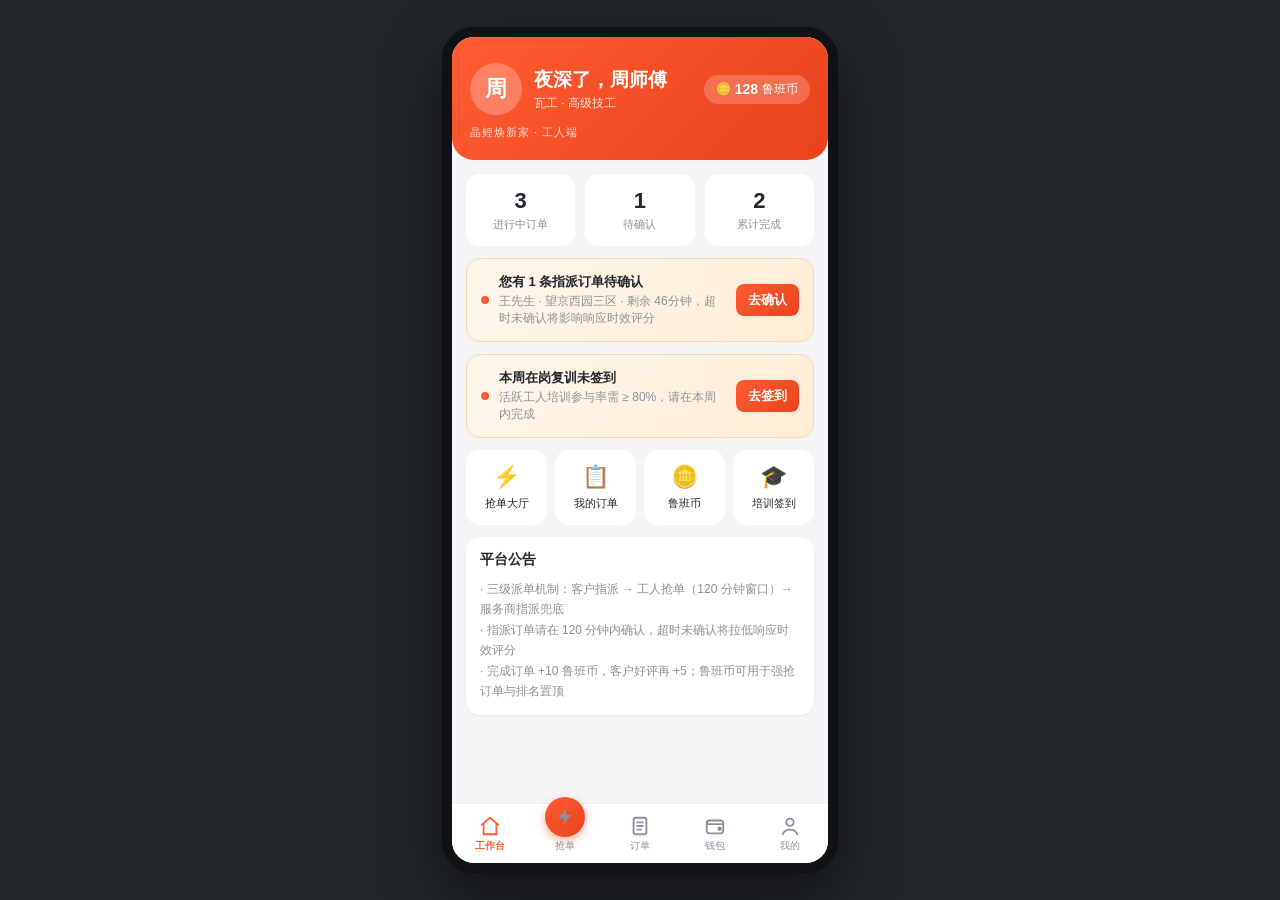
==== index.html @ 79107435 "feat: 工人端原型首个版本（工作台/抢单大厅/订单流转/钱包/档案评分）" ====
<!DOCTYPE html>
<html lang="zh-CN">
<head>
  <meta charset="UTF-8">
  <meta name="viewport" content="width=device-width, initial-scale=1.0">
  <title>晶鲤焕新家 · 工人端</title>
  <link rel="stylesheet" href="css/style.css">
</head>
<body>
  <div class="phone">
    <div id="app" class="app"></div>
    <nav class="tabbar" id="tabbar"></nav>
  </div>
  <div id="toast" class="toast"></div>

  <script src="js/data.js"></script>
  <script src="js/store.js"></script>
  <script src="js/ui.js"></script>
  <script src="js/pages/home.js"></script>
  <script src="js/pages/grab.js"></script>
  <script src="js/pages/orders.js"></script>
  <script src="js/pages/order-detail.js"></script>
  <script src="js/pages/wallet.js"></script>
  <script src="js/pages/profile.js"></script>
  <script src="js/app.js"></script>
</body>
</html>
---- css/style.css ----
/* 晶鲤焕新家 · 工人端原型 */
:root {
  --primary: #ff5c33;
  --primary-deep: #e8431c;
  --primary-soft: #fff1ec;
  --bg: #f4f5f7;
  --card: #ffffff;
  --text: #22272e;
  --sub: #8a919c;
  --line: #eef0f2;
  --green: #22c55e;
  --blue: #3b82f6;
  --purple: #8b5cf6;
  --gold: #f59e0b;
  --radius: 14px;
}
* { margin: 0; padding: 0; box-sizing: border-box; }
html, body { height: 100%; }
body {
  font-family: -apple-system, BlinkMacSystemFont, "PingFang SC", "Microsoft YaHei", sans-serif;
  background: #23262b;
  color: var(--text);
  display: flex;
  justify-content: center;
  align-items: center;
  min-height: 100vh;
  padding: 20px 0;
}
.phone {
  width: 396px;
  max-width: 96vw;
  height: min(860px, 94vh);
  background: var(--bg);
  border-radius: 32px;
  border: 10px solid #101216;
  box-shadow: 0 24px 60px rgba(0,0,0,.5);
  display: flex;
  flex-direction: column;
  overflow: hidden;
  position: relative;
}
.app { flex: 1; overflow-y: auto; -webkit-overflow-scrolling: touch; }
.app::-webkit-scrollbar { width: 0; }

/* ---------- 顶部 ---------- */
.hero {
  background: linear-gradient(135deg, var(--primary) 0%, var(--primary-deep) 100%);
  color: #fff;
  padding: 26px 18px 20px;
  border-radius: 0 0 22px 22px;
}
.hero .row { display: flex; align-items: center; gap: 12px; }
.avatar {
  width: 52px; height: 52px; border-radius: 50%;
  background: rgba(255,255,255,.25);
  display: flex; align-items: center; justify-content: center;
  font-size: 22px; font-weight: 700; flex-shrink: 0;
}
.hero .hello { flex: 1; }
.hero .hello b { font-size: 19px; display: block; }
.hero .hello span { font-size: 12px; opacity: .85; }
.coin-chip {
  background: rgba(255,255,255,.2);
  border-radius: 999px;
  padding: 6px 12px;
  font-size: 12px;
  display: flex; align-items: center; gap: 4px;
}
.coin-chip b { font-size: 14px; }
.brand { font-size: 11px; opacity: .8; margin-top: 10px; letter-spacing: 1px; }

/* ---------- 通用 ---------- */
.page { padding: 14px 14px 28px; }
.page-title { font-size: 17px; font-weight: 700; margin: 6px 2px 12px; }
.card {
  background: var(--card);
  border-radius: var(--radius);
  padding: 14px;
  margin-bottom: 12px;
  box-shadow: 0 1px 3px rgba(17,24,39,.05);
}
.card .card-title { font-size: 14px; font-weight: 700; margin-bottom: 10px; display: flex; justify-content: space-between; align-items: center; }
.card .card-title .more { font-size: 12px; color: var(--sub); font-weight: 400; }
.muted { color: var(--sub); font-size: 12px; }

.chip {
  display: inline-block; font-size: 11px; padding: 3px 8px;
  border-radius: 6px; font-weight: 600; line-height: 1.4; white-space: nowrap;
}
.st-待确认 { background: #fff4e5; color: #d97706; }
.st-待抢单 { background: #e8f0fe; color: #2563eb; }
.st-已接单 { background: #e6faf5; color: #0d9488; }
.st-施工中 { background: #fff1ec; color: var(--primary-deep); }
.st-待验收 { background: #f1eafe; color: #7c3aed; }
.st-已完成 { background: #e9f9ef; color: #16a34a; }
.st-已取消 { background: #f1f2f4; color: #6b7280; }

.btn {
  display: inline-flex; align-items: center; justify-content: center;
  border: none; border-radius: 10px; cursor: pointer;
  font-size: 14px; font-weight: 600; padding: 10px 16px;
  transition: opacity .15s;
}
.btn:active { opacity: .8; }
.btn-primary { background: linear-gradient(135deg, var(--primary), var(--primary-deep)); color: #fff; }
.btn-ghost { background: #fff; color: var(--primary); border: 1px solid var(--primary); }
.btn-gray { background: #f1f2f4; color: #555; }
.btn-danger-ghost { background: #fff; color: #d97706; border: 1px solid #f5c98a; }
.btn-sm { padding: 7px 12px; font-size: 13px; border-radius: 8px; }
.btn-block { width: 100%; }
.btn[disabled] { opacity: .4; cursor: not-allowed; }

/* ---------- 首页 ---------- */
.stat-grid { display: grid; grid-template-columns: repeat(3, 1fr); gap: 10px; }
.stat { background: var(--card); border-radius: var(--radius); padding: 14px 8px; text-align: center; }
.stat b { font-size: 22px; display: block; }
.stat span { font-size: 11px; color: var(--sub); }
.todo-card {
  background: linear-gradient(135deg, #fff7ed, #ffedd5);
  border: 1px solid #fed7aa;
  border-radius: var(--radius);
  padding: 14px;
  margin-bottom: 12px;
  display: flex; align-items: center; gap: 10px;
}
.todo-card .dot { width: 8px; height: 8px; border-radius: 50%; background: var(--primary); flex-shrink: 0; animation: blink 1.2s infinite; }
@keyframes blink { 50% { opacity: .3; } }
.todo-card .txt { flex: 1; font-size: 13px; }
.todo-card .txt b { display: block; margin-bottom: 2px; }
.quick-grid { display: grid; grid-template-columns: repeat(4, 1fr); gap: 8px; }
.quick {
  background: var(--card); border-radius: var(--radius);
  padding: 14px 4px; text-align: center; cursor: pointer;
}
.quick .ico { font-size: 22px; }
.quick div:last-child { font-size: 11px; margin-top: 6px; color: var(--text); }
.notice { font-size: 12px; color: var(--sub); line-height: 1.7; }

/* ---------- 抢单大厅 ---------- */
.pool-card { position: relative; }
.pool-card .price { font-size: 20px; font-weight: 800; color: var(--primary-deep); }
.pool-card .price small { font-size: 11px; color: var(--sub); font-weight: 400; }
.countdown { font-size: 12px; color: #d97706; font-weight: 700; }
.countdown.over { color: #9ca3af; }
.tag-hot {
  position: absolute; top: 12px; right: 12px;
  background: #fee2e2; color: #dc2626;
  font-size: 10px; padding: 2px 7px; border-radius: 6px; font-weight: 700;
}
.btn-row { display: flex; gap: 8px; margin-top: 10px; }
.btn-row .btn { flex: 1; }

/* ---------- 订单 ---------- */
.order-card { cursor: pointer; }
.order-card .top { display: flex; justify-content: space-between; align-items: center; margin-bottom: 6px; }
.order-card .top b { font-size: 14px; }
.order-card .meta { font-size: 12px; color: var(--sub); display: flex; gap: 12px; margin-top: 2px; }
.filter-tabs { display: flex; gap: 8px; overflow-x: auto; padding: 2px 2px 10px; }
.filter-tabs::-webkit-scrollbar { height: 0; }
.ftab {
  flex-shrink: 0; font-size: 13px; padding: 7px 14px;
  border-radius: 999px; background: #fff; color: var(--sub); cursor: pointer;
  border: 1px solid var(--line);
}
.ftab.on { background: #23262b; color: #fff; border-color: #23262b; font-weight: 600; }

/* 订单详情 */
.back-bar {
  display: flex; align-items: center; gap: 8px;
  padding: 14px 14px 10px; font-size: 16px; font-weight: 700;
}
.back-bar .bk { cursor: pointer; font-size: 20px; line-height: 1; padding: 0 6px; }
.status-banner { border-radius: var(--radius); padding: 16px 14px; margin-bottom: 12px; color: #fff; }
.status-banner .ttl { font-size: 18px; font-weight: 800; }
.status-banner .sub { font-size: 12px; opacity: .9; margin-top: 4px; line-height: 1.6; }
.sb-orange { background: linear-gradient(135deg, #f59e0b, #d97706); }
.sb-blue { background: linear-gradient(135deg, #60a5fa, #2563eb); }
.sb-teal { background: linear-gradient(135deg, #2dd4bf, #0d9488); }
.sb-purple { background: linear-gradient(135deg, #a78bfa, #7c3aed); }
.sb-green { background: linear-gradient(135deg, #4ade80, #16a34a); }
.sb-gray { background: linear-gradient(135deg, #9ca3af, #6b7280); }
.info-row { display: flex; font-size: 13px; padding: 6px 0; }
.info-row .k { width: 76px; color: var(--sub); flex-shrink: 0; }
.info-row .v { flex: 1; }

.node-row { display: flex; gap: 10px; padding: 10px 0; border-bottom: 1px dashed var(--line); }
.node-row:last-child { border-bottom: none; }
.node-idx {
  width: 24px; height: 24px; border-radius: 50%; flex-shrink: 0;
  background: #f1f2f4; color: var(--sub);
  display: flex; align-items: center; justify-content: center; font-size: 12px; font-weight: 700;
}
.node-row.done .node-idx { background: var(--green); color: #fff; }
.node-main { flex: 1; }
.node-main .nm { font-size: 14px; font-weight: 600; display: flex; justify-content: space-between; align-items: center; }
.node-photos { display: flex; gap: 6px; flex-wrap: wrap; margin-top: 8px; }
.ph {
  width: 54px; height: 54px; border-radius: 8px;
  background: linear-gradient(135deg, #d7dbe0, #b9bfc7);
  display: flex; align-items: center; justify-content: center; font-size: 20px;
}
.node-remark { font-size: 12px; color: var(--sub); margin-top: 6px; }

.timeline { position: relative; padding-left: 20px; }
.timeline::before {
  content: ""; position: absolute; left: 5px; top: 8px; bottom: 8px;
  width: 2px; background: var(--line);
}
.tl-item { position: relative; padding-bottom: 14px; }
.tl-item::before {
  content: ""; position: absolute; left: -19px; top: 5px;
  width: 10px; height: 10px; border-radius: 50%;
  background: var(--green); border: 2px solid #fff; box-shadow: 0 0 0 1px var(--line);
}
.tl-item .t1 { font-size: 13px; font-weight: 600; }
.tl-item .t2 { font-size: 11px; color: var(--sub); margin-top: 2px; }

/* ---------- 钱包 ---------- */
.coin-hero {
  background: linear-gradient(135deg, #31343b, #1c1e22);
  color: #fff; border-radius: var(--radius);
  padding: 20px 16px; margin-bottom: 12px;
}
.coin-hero .lbl { font-size: 12px; opacity: .7; }
.coin-hero .num { font-size: 34px; font-weight: 800; margin: 6px 0 2px; }
.coin-hero .num small { font-size: 13px; font-weight: 400; opacity: .7; }
.coin-hero .tip { font-size: 11px; opacity: .6; line-height: 1.6; }
.rec-row { display: flex; justify-content: space-between; align-items: center; padding: 10px 0; border-bottom: 1px solid var(--line); }
.rec-row:last-child { border-bottom: none; }
.rec-row .l b { font-size: 13px; font-weight: 600; display: block; }
.rec-row .l span { font-size: 11px; color: var(--sub); }
.rec-row .delta { font-size: 15px; font-weight: 800; }
.delta.plus { color: #16a34a; }
.delta.minus { color: #9ca3af; }
.settle-row { padding: 10px 0; border-bottom: 1px solid var(--line); font-size: 13px; }
.settle-row:last-child { border-bottom: none; }
.settle-row .r1 { display: flex; justify-content: space-between; }
.settle-row .r1 b { font-weight: 600; }
.settle-row .r2 { display: flex; justify-content: space-between; margin-top: 4px; font-size: 12px; color: var(--sub); }

/* ---------- 我的 ---------- */
.profile-top { text-align: center; padding: 26px 14px 18px; background: linear-gradient(135deg, var(--primary), var(--primary-deep)); border-radius: 0 0 22px 22px; color: #fff; }
.profile-top .big-avatar { width: 72px; height: 72px; border-radius: 50%; background: rgba(255,255,255,.25); margin: 0 auto 10px; display: flex; align-items: center; justify-content: center; font-size: 30px; font-weight: 800; }
.profile-top .nm { font-size: 20px; font-weight: 800; }
.profile-top .sub { font-size: 12px; opacity: .85; margin-top: 4px; }
.file-row { display: flex; justify-content: space-between; align-items: center; padding: 10px 0; border-bottom: 1px solid var(--line); font-size: 13px; }
.file-row:last-child { border-bottom: none; }
.file-row .ok { color: #16a34a; font-weight: 600; font-size: 12px; }
.file-row .warn { color: #d97706; font-weight: 600; font-size: 12px; }
.train-steps { display: flex; gap: 6px; margin-top: 4px; }
.train-step { flex: 1; text-align: center; }
.train-step .box {
  height: 6px; border-radius: 3px; background: var(--line); margin-bottom: 6px;
}
.train-step.done .box { background: var(--green); }
.train-step span { font-size: 10px; color: var(--sub); display: block; line-height: 1.4; }
.score-hero { display: flex; align-items: center; gap: 16px; }
.score-hero .big { font-size: 40px; font-weight: 800; color: var(--primary-deep); }
.score-hero .rank { font-size: 12px; color: var(--sub); line-height: 1.8; }
.score-bar-row { display: flex; align-items: center; gap: 8px; font-size: 12px; padding: 5px 0; }
.score-bar-row .nm { width: 84px; color: var(--sub); }
.score-bar-row .bar { flex: 1; height: 6px; border-radius: 3px; background: var(--line); overflow: hidden; }
.score-bar-row .bar i { display: block; height: 100%; background: linear-gradient(90deg, var(--primary), var(--primary-deep)); border-radius: 3px; }
.score-bar-row .val { width: 46px; text-align: right; font-weight: 700; }

/* ---------- 底部导航 ---------- */
.tabbar {
  height: 60px; background: #fff; border-top: 1px solid var(--line);
  display: flex; flex-shrink: 0;
}
.tab {
  flex: 1; display: flex; flex-direction: column; align-items: center; justify-content: center;
  gap: 2px; cursor: pointer; color: var(--sub); font-size: 10px;
}
.tab svg { width: 22px; height: 22px; }
.tab.on { color: var(--primary); font-weight: 700; }
.tab.grab-tab { position: relative; }
.tab.grab-tab .bubble {
  width: 40px; height: 40px; border-radius: 50%;
  background: linear-gradient(135deg, var(--primary), var(--primary-deep));
  display: flex; align-items: center; justify-content: center;
  margin-top: -18px; box-shadow: 0 4px 10px rgba(232,67,28,.4);
}
.tab.grab-tab .bubble svg { width: 20px; height: 20px; }
.tab.grab-tab.on .bubble { box-shadow: 0 4px 10px rgba(232,67,28,.6); }

/* ---------- Toast ---------- */
.toast {
  position: fixed; left: 50%; bottom: 90px; transform: translateX(-50%) translateY(20px);
  background: rgba(20,22,26,.92); color: #fff; font-size: 13px;
  padding: 10px 18px; border-radius: 10px; opacity: 0; pointer-events: none;
  transition: all .25s; z-index: 99; max-width: 80vw; text-align: center;
}
.toast.show { opacity: 1; transform: translateX(-50%) translateY(0); }

.empty { text-align: center; padding: 40px 0; color: var(--sub); font-size: 13px; }
.empty .eico { font-size: 36px; margin-bottom: 8px; }
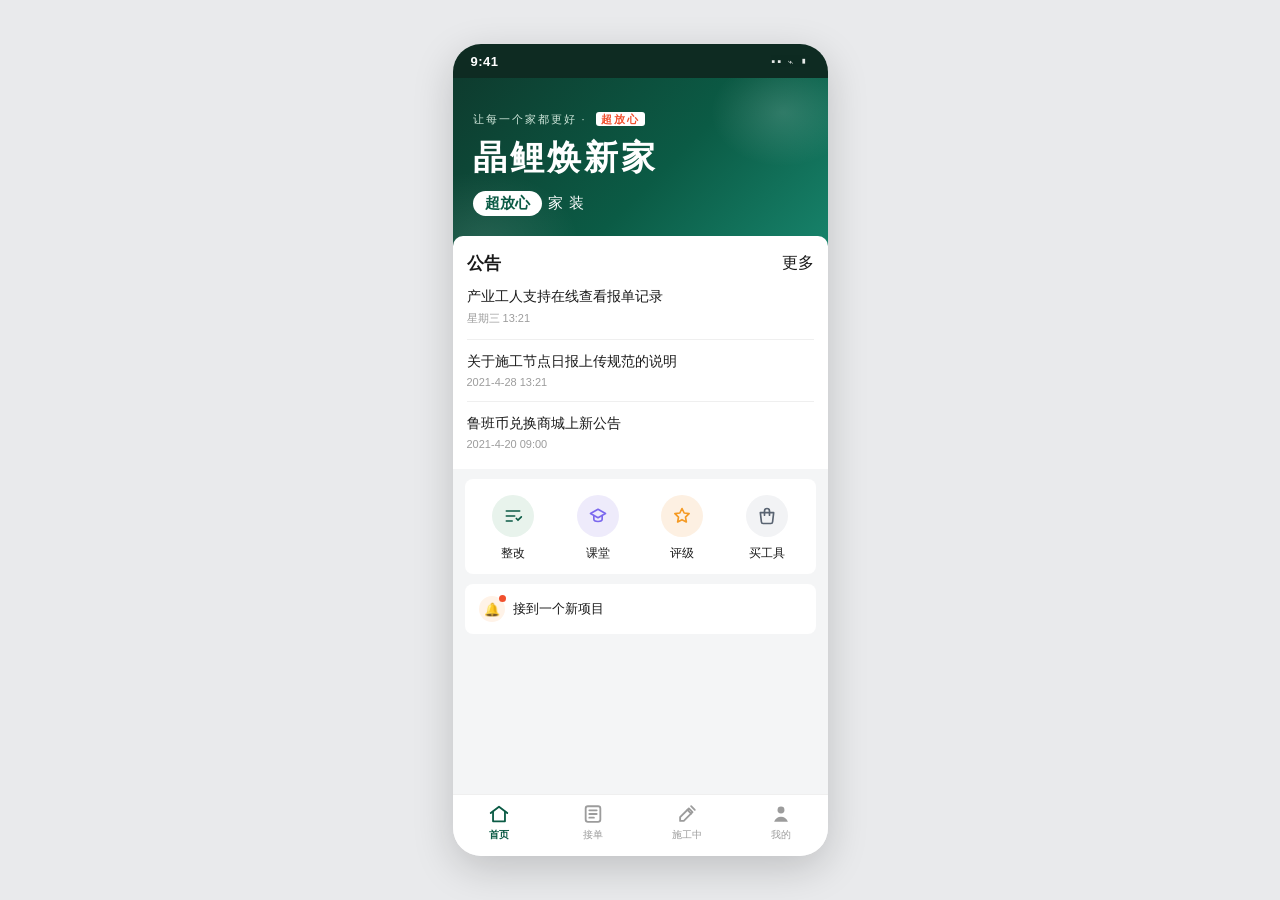
==== commit e214f847: "feat: 按产业工人设计稿全面改版（首页/接单/施工中/我的 + 课堂·评级·考试·整改单·鲁班币商城·施工安排）" ====
--- a/index.html
+++ b/index.html
@@ -3,24 +3,29 @@
 <head>
   <meta charset="UTF-8">
   <meta name="viewport" content="width=device-width, initial-scale=1.0">
-  <title>晶鲤焕新家 · 工人端</title>
+  <title>晶鲤焕新家 · 产业工人端</title>
   <link rel="stylesheet" href="css/style.css">
 </head>
 <body>
   <div class="phone">
+    <div class="statusbar"><span class="sb-time">9:41</span><span class="sb-icons">▪▪ ⌁ ▮</span></div>
     <div id="app" class="app"></div>
     <nav class="tabbar" id="tabbar"></nav>
   </div>
   <div id="toast" class="toast"></div>
+  <div id="modal" class="modal-mask" hidden>
+    <div class="modal-box" id="modal-box"></div>
+  </div>
 
   <script src="js/data.js"></script>
   <script src="js/store.js"></script>
   <script src="js/ui.js"></script>
   <script src="js/pages/home.js"></script>
   <script src="js/pages/grab.js"></script>
-  <script src="js/pages/orders.js"></script>
-  <script src="js/pages/order-detail.js"></script>
-  <script src="js/pages/wallet.js"></script>
+  <script src="js/pages/build.js"></script>
+  <script src="js/pages/rectify.js"></script>
+  <script src="js/pages/study.js"></script>
+  <script src="js/pages/mall.js"></script>
   <script src="js/pages/profile.js"></script>
   <script src="js/app.js"></script>
 </body>
--- a/css/style.css
+++ b/css/style.css
@@ -1,297 +1,572 @@
-/* 晶鲤焕新家 · 工人端原型 */
+/* ============================================================
+   晶鲤焕新家 · 产业工人端 —— 按「产业工人」设计稿改造
+   视觉基调：墨绿主色 + 白卡片 + 浅灰底；金额用橙红；标签用浅底色块
+   ============================================================ */
 :root {
-  --primary: #ff5c33;
-  --primary-deep: #e8431c;
-  --primary-soft: #fff1ec;
-  --bg: #f4f5f7;
-  --card: #ffffff;
-  --text: #22272e;
-  --sub: #8a919c;
-  --line: #eef0f2;
-  --green: #22c55e;
-  --blue: #3b82f6;
-  --purple: #8b5cf6;
-  --gold: #f59e0b;
-  --radius: 14px;
-}
-* { margin: 0; padding: 0; box-sizing: border-box; }
+  --green: #0B5B45;          /* 主色：墨绿 */
+  --green-deep: #094736;     /* 按钮按下 / 深一档 */
+  --green-mid: #5FB57C;      /* 日历已安排 */
+  --green-light: #DFF2E4;    /* 日历浅绿 */
+  --blue-light: #DCE9F8;     /* 日历已完成 */
+  --orange: #F59A23;         /* 强调橙（局装 / 今日圆点） */
+  --red: #F1502E;            /* 金额 / 失败 / 退回 */
+  --purple: #7B68EE;
+  --bg: #F4F5F6;
+  --card: #FFFFFF;
+  --line: #EFEFEF;
+  --t1: #1A1A1A;
+  --t2: #666666;
+  --t3: #9C9C9C;
+  --gold-1: #FAEBC6;         /* 我的页头部金 */
+  --gold-2: #F3D58B;
+  --teal-1: #17836B;         /* 鲁班币头部青 */
+  --teal-2: #9FD3BF;
+}
+
+* { margin: 0; padding: 0; box-sizing: border-box; -webkit-tap-highlight-color: transparent; }
 html, body { height: 100%; }
 body {
-  font-family: -apple-system, BlinkMacSystemFont, "PingFang SC", "Microsoft YaHei", sans-serif;
-  background: #23262b;
-  color: var(--text);
-  display: flex;
-  justify-content: center;
-  align-items: center;
-  min-height: 100vh;
-  padding: 20px 0;
-}
+  font-family: "PingFang SC", "Microsoft YaHei", "Helvetica Neue", Arial, sans-serif;
+  background: #E9EAEC;
+  color: var(--t1);
+  display: flex; align-items: center; justify-content: center;
+  min-height: 100vh; padding: 16px 0;
+}
+
+/* ---------- 手机壳 ---------- */
 .phone {
-  width: 396px;
-  max-width: 96vw;
-  height: min(860px, 94vh);
-  background: var(--bg);
-  border-radius: 32px;
-  border: 10px solid #101216;
-  box-shadow: 0 24px 60px rgba(0,0,0,.5);
-  display: flex;
-  flex-direction: column;
-  overflow: hidden;
-  position: relative;
-}
-.app { flex: 1; overflow-y: auto; -webkit-overflow-scrolling: touch; }
-.app::-webkit-scrollbar { width: 0; }
-
-/* ---------- 顶部 ---------- */
-.hero {
-  background: linear-gradient(135deg, var(--primary) 0%, var(--primary-deep) 100%);
-  color: #fff;
-  padding: 26px 18px 20px;
-  border-radius: 0 0 22px 22px;
-}
-.hero .row { display: flex; align-items: center; gap: 12px; }
-.avatar {
-  width: 52px; height: 52px; border-radius: 50%;
-  background: rgba(255,255,255,.25);
-  display: flex; align-items: center; justify-content: center;
-  font-size: 22px; font-weight: 700; flex-shrink: 0;
-}
-.hero .hello { flex: 1; }
-.hero .hello b { font-size: 19px; display: block; }
-.hero .hello span { font-size: 12px; opacity: .85; }
-.coin-chip {
-  background: rgba(255,255,255,.2);
-  border-radius: 999px;
-  padding: 6px 12px;
-  font-size: 12px;
-  display: flex; align-items: center; gap: 4px;
-}
-.coin-chip b { font-size: 14px; }
-.brand { font-size: 11px; opacity: .8; margin-top: 10px; letter-spacing: 1px; }
-
-/* ---------- 通用 ---------- */
-.page { padding: 14px 14px 28px; }
-.page-title { font-size: 17px; font-weight: 700; margin: 6px 2px 12px; }
-.card {
-  background: var(--card);
-  border-radius: var(--radius);
-  padding: 14px;
-  margin-bottom: 12px;
-  box-shadow: 0 1px 3px rgba(17,24,39,.05);
-}
-.card .card-title { font-size: 14px; font-weight: 700; margin-bottom: 10px; display: flex; justify-content: space-between; align-items: center; }
-.card .card-title .more { font-size: 12px; color: var(--sub); font-weight: 400; }
-.muted { color: var(--sub); font-size: 12px; }
-
-.chip {
-  display: inline-block; font-size: 11px; padding: 3px 8px;
-  border-radius: 6px; font-weight: 600; line-height: 1.4; white-space: nowrap;
-}
-.st-待确认 { background: #fff4e5; color: #d97706; }
-.st-待抢单 { background: #e8f0fe; color: #2563eb; }
-.st-已接单 { background: #e6faf5; color: #0d9488; }
-.st-施工中 { background: #fff1ec; color: var(--primary-deep); }
-.st-待验收 { background: #f1eafe; color: #7c3aed; }
-.st-已完成 { background: #e9f9ef; color: #16a34a; }
-.st-已取消 { background: #f1f2f4; color: #6b7280; }
-
-.btn {
-  display: inline-flex; align-items: center; justify-content: center;
-  border: none; border-radius: 10px; cursor: pointer;
-  font-size: 14px; font-weight: 600; padding: 10px 16px;
-  transition: opacity .15s;
-}
-.btn:active { opacity: .8; }
-.btn-primary { background: linear-gradient(135deg, var(--primary), var(--primary-deep)); color: #fff; }
-.btn-ghost { background: #fff; color: var(--primary); border: 1px solid var(--primary); }
-.btn-gray { background: #f1f2f4; color: #555; }
-.btn-danger-ghost { background: #fff; color: #d97706; border: 1px solid #f5c98a; }
-.btn-sm { padding: 7px 12px; font-size: 13px; border-radius: 8px; }
-.btn-block { width: 100%; }
-.btn[disabled] { opacity: .4; cursor: not-allowed; }
-
-/* ---------- 首页 ---------- */
-.stat-grid { display: grid; grid-template-columns: repeat(3, 1fr); gap: 10px; }
-.stat { background: var(--card); border-radius: var(--radius); padding: 14px 8px; text-align: center; }
-.stat b { font-size: 22px; display: block; }
-.stat span { font-size: 11px; color: var(--sub); }
-.todo-card {
-  background: linear-gradient(135deg, #fff7ed, #ffedd5);
-  border: 1px solid #fed7aa;
-  border-radius: var(--radius);
-  padding: 14px;
-  margin-bottom: 12px;
-  display: flex; align-items: center; gap: 10px;
-}
-.todo-card .dot { width: 8px; height: 8px; border-radius: 50%; background: var(--primary); flex-shrink: 0; animation: blink 1.2s infinite; }
-@keyframes blink { 50% { opacity: .3; } }
-.todo-card .txt { flex: 1; font-size: 13px; }
-.todo-card .txt b { display: block; margin-bottom: 2px; }
-.quick-grid { display: grid; grid-template-columns: repeat(4, 1fr); gap: 8px; }
-.quick {
-  background: var(--card); border-radius: var(--radius);
-  padding: 14px 4px; text-align: center; cursor: pointer;
-}
-.quick .ico { font-size: 22px; }
-.quick div:last-child { font-size: 11px; margin-top: 6px; color: var(--text); }
-.notice { font-size: 12px; color: var(--sub); line-height: 1.7; }
-
-/* ---------- 抢单大厅 ---------- */
-.pool-card { position: relative; }
-.pool-card .price { font-size: 20px; font-weight: 800; color: var(--primary-deep); }
-.pool-card .price small { font-size: 11px; color: var(--sub); font-weight: 400; }
-.countdown { font-size: 12px; color: #d97706; font-weight: 700; }
-.countdown.over { color: #9ca3af; }
-.tag-hot {
-  position: absolute; top: 12px; right: 12px;
-  background: #fee2e2; color: #dc2626;
-  font-size: 10px; padding: 2px 7px; border-radius: 6px; font-weight: 700;
-}
-.btn-row { display: flex; gap: 8px; margin-top: 10px; }
-.btn-row .btn { flex: 1; }
-
-/* ---------- 订单 ---------- */
-.order-card { cursor: pointer; }
-.order-card .top { display: flex; justify-content: space-between; align-items: center; margin-bottom: 6px; }
-.order-card .top b { font-size: 14px; }
-.order-card .meta { font-size: 12px; color: var(--sub); display: flex; gap: 12px; margin-top: 2px; }
-.filter-tabs { display: flex; gap: 8px; overflow-x: auto; padding: 2px 2px 10px; }
-.filter-tabs::-webkit-scrollbar { height: 0; }
-.ftab {
-  flex-shrink: 0; font-size: 13px; padding: 7px 14px;
-  border-radius: 999px; background: #fff; color: var(--sub); cursor: pointer;
-  border: 1px solid var(--line);
-}
-.ftab.on { background: #23262b; color: #fff; border-color: #23262b; font-weight: 600; }
-
-/* 订单详情 */
-.back-bar {
-  display: flex; align-items: center; gap: 8px;
-  padding: 14px 14px 10px; font-size: 16px; font-weight: 700;
-}
-.back-bar .bk { cursor: pointer; font-size: 20px; line-height: 1; padding: 0 6px; }
-.status-banner { border-radius: var(--radius); padding: 16px 14px; margin-bottom: 12px; color: #fff; }
-.status-banner .ttl { font-size: 18px; font-weight: 800; }
-.status-banner .sub { font-size: 12px; opacity: .9; margin-top: 4px; line-height: 1.6; }
-.sb-orange { background: linear-gradient(135deg, #f59e0b, #d97706); }
-.sb-blue { background: linear-gradient(135deg, #60a5fa, #2563eb); }
-.sb-teal { background: linear-gradient(135deg, #2dd4bf, #0d9488); }
-.sb-purple { background: linear-gradient(135deg, #a78bfa, #7c3aed); }
-.sb-green { background: linear-gradient(135deg, #4ade80, #16a34a); }
-.sb-gray { background: linear-gradient(135deg, #9ca3af, #6b7280); }
-.info-row { display: flex; font-size: 13px; padding: 6px 0; }
-.info-row .k { width: 76px; color: var(--sub); flex-shrink: 0; }
-.info-row .v { flex: 1; }
-
-.node-row { display: flex; gap: 10px; padding: 10px 0; border-bottom: 1px dashed var(--line); }
-.node-row:last-child { border-bottom: none; }
-.node-idx {
-  width: 24px; height: 24px; border-radius: 50%; flex-shrink: 0;
-  background: #f1f2f4; color: var(--sub);
-  display: flex; align-items: center; justify-content: center; font-size: 12px; font-weight: 700;
-}
-.node-row.done .node-idx { background: var(--green); color: #fff; }
-.node-main { flex: 1; }
-.node-main .nm { font-size: 14px; font-weight: 600; display: flex; justify-content: space-between; align-items: center; }
-.node-photos { display: flex; gap: 6px; flex-wrap: wrap; margin-top: 8px; }
-.ph {
-  width: 54px; height: 54px; border-radius: 8px;
-  background: linear-gradient(135deg, #d7dbe0, #b9bfc7);
-  display: flex; align-items: center; justify-content: center; font-size: 20px;
-}
-.node-remark { font-size: 12px; color: var(--sub); margin-top: 6px; }
-
-.timeline { position: relative; padding-left: 20px; }
-.timeline::before {
-  content: ""; position: absolute; left: 5px; top: 8px; bottom: 8px;
-  width: 2px; background: var(--line);
-}
-.tl-item { position: relative; padding-bottom: 14px; }
-.tl-item::before {
-  content: ""; position: absolute; left: -19px; top: 5px;
-  width: 10px; height: 10px; border-radius: 50%;
-  background: var(--green); border: 2px solid #fff; box-shadow: 0 0 0 1px var(--line);
-}
-.tl-item .t1 { font-size: 13px; font-weight: 600; }
-.tl-item .t2 { font-size: 11px; color: var(--sub); margin-top: 2px; }
-
-/* ---------- 钱包 ---------- */
-.coin-hero {
-  background: linear-gradient(135deg, #31343b, #1c1e22);
-  color: #fff; border-radius: var(--radius);
-  padding: 20px 16px; margin-bottom: 12px;
-}
-.coin-hero .lbl { font-size: 12px; opacity: .7; }
-.coin-hero .num { font-size: 34px; font-weight: 800; margin: 6px 0 2px; }
-.coin-hero .num small { font-size: 13px; font-weight: 400; opacity: .7; }
-.coin-hero .tip { font-size: 11px; opacity: .6; line-height: 1.6; }
-.rec-row { display: flex; justify-content: space-between; align-items: center; padding: 10px 0; border-bottom: 1px solid var(--line); }
-.rec-row:last-child { border-bottom: none; }
-.rec-row .l b { font-size: 13px; font-weight: 600; display: block; }
-.rec-row .l span { font-size: 11px; color: var(--sub); }
-.rec-row .delta { font-size: 15px; font-weight: 800; }
-.delta.plus { color: #16a34a; }
-.delta.minus { color: #9ca3af; }
-.settle-row { padding: 10px 0; border-bottom: 1px solid var(--line); font-size: 13px; }
-.settle-row:last-child { border-bottom: none; }
-.settle-row .r1 { display: flex; justify-content: space-between; }
-.settle-row .r1 b { font-weight: 600; }
-.settle-row .r2 { display: flex; justify-content: space-between; margin-top: 4px; font-size: 12px; color: var(--sub); }
-
-/* ---------- 我的 ---------- */
-.profile-top { text-align: center; padding: 26px 14px 18px; background: linear-gradient(135deg, var(--primary), var(--primary-deep)); border-radius: 0 0 22px 22px; color: #fff; }
-.profile-top .big-avatar { width: 72px; height: 72px; border-radius: 50%; background: rgba(255,255,255,.25); margin: 0 auto 10px; display: flex; align-items: center; justify-content: center; font-size: 30px; font-weight: 800; }
-.profile-top .nm { font-size: 20px; font-weight: 800; }
-.profile-top .sub { font-size: 12px; opacity: .85; margin-top: 4px; }
-.file-row { display: flex; justify-content: space-between; align-items: center; padding: 10px 0; border-bottom: 1px solid var(--line); font-size: 13px; }
-.file-row:last-child { border-bottom: none; }
-.file-row .ok { color: #16a34a; font-weight: 600; font-size: 12px; }
-.file-row .warn { color: #d97706; font-weight: 600; font-size: 12px; }
-.train-steps { display: flex; gap: 6px; margin-top: 4px; }
-.train-step { flex: 1; text-align: center; }
-.train-step .box {
-  height: 6px; border-radius: 3px; background: var(--line); margin-bottom: 6px;
-}
-.train-step.done .box { background: var(--green); }
-.train-step span { font-size: 10px; color: var(--sub); display: block; line-height: 1.4; }
-.score-hero { display: flex; align-items: center; gap: 16px; }
-.score-hero .big { font-size: 40px; font-weight: 800; color: var(--primary-deep); }
-.score-hero .rank { font-size: 12px; color: var(--sub); line-height: 1.8; }
-.score-bar-row { display: flex; align-items: center; gap: 8px; font-size: 12px; padding: 5px 0; }
-.score-bar-row .nm { width: 84px; color: var(--sub); }
-.score-bar-row .bar { flex: 1; height: 6px; border-radius: 3px; background: var(--line); overflow: hidden; }
-.score-bar-row .bar i { display: block; height: 100%; background: linear-gradient(90deg, var(--primary), var(--primary-deep)); border-radius: 3px; }
-.score-bar-row .val { width: 46px; text-align: right; font-weight: 700; }
-
-/* ---------- 底部导航 ---------- */
+  width: 375px; height: 812px; background: var(--bg);
+  border-radius: 28px; overflow: hidden; position: relative;
+  box-shadow: 0 12px 40px rgba(0,0,0,.18);
+  display: flex; flex-direction: column;
+}
+.statusbar {
+  height: 34px; background: #0E2B22; color: #fff; flex: none;
+  display: flex; align-items: center; justify-content: space-between;
+  padding: 0 18px; font-size: 13px; font-weight: 600; letter-spacing: .5px;
+}
+.statusbar .sb-icons { font-size: 11px; font-weight: 400; opacity: .9; letter-spacing: 2px; }
+.app { flex: 1; overflow-y: auto; overflow-x: hidden; -webkit-overflow-scrolling: touch; }
+.app::-webkit-scrollbar { display: none; }
 .tabbar {
-  height: 60px; background: #fff; border-top: 1px solid var(--line);
-  display: flex; flex-shrink: 0;
+  flex: none; height: 62px; background: #fff; border-top: 1px solid var(--line);
+  display: flex; padding-bottom: 6px;
 }
 .tab {
   flex: 1; display: flex; flex-direction: column; align-items: center; justify-content: center;
-  gap: 2px; cursor: pointer; color: var(--sub); font-size: 10px;
+  gap: 3px; font-size: 10px; color: var(--t3); cursor: pointer;
 }
 .tab svg { width: 22px; height: 22px; }
-.tab.on { color: var(--primary); font-weight: 700; }
-.tab.grab-tab { position: relative; }
-.tab.grab-tab .bubble {
-  width: 40px; height: 40px; border-radius: 50%;
-  background: linear-gradient(135deg, var(--primary), var(--primary-deep));
+.tab.on { color: var(--green); font-weight: 600; }
+
+/* ---------- 通用：页头 / 卡片 / 文字 ---------- */
+.nav {
+  position: sticky; top: 0; z-index: 20; height: 46px; background: #fff;
+  display: flex; align-items: center; padding: 0 12px;
+}
+.nav .back {
+  width: 32px; height: 32px; display: flex; align-items: center; justify-content: center;
+  cursor: pointer; color: var(--t1);
+}
+.nav .back svg { width: 20px; height: 20px; }
+.nav .title { flex: 1; text-align: center; font-size: 17px; font-weight: 600; margin-right: 32px; }
+.nav .nav-act {
+  position: absolute; right: 14px; font-size: 14px; color: var(--t1); cursor: pointer;
+}
+.nav .nav-act.green { color: var(--green); font-weight: 600; }
+.page-pad { padding-bottom: 24px; }
+.card {
+  background: var(--card); border-radius: 8px; margin: 10px 12px; padding: 14px;
+}
+.sec {
+  display: flex; align-items: center; justify-content: space-between;
+  margin: 16px 14px 8px; font-size: 15px; font-weight: 600;
+}
+.sec .more { font-size: 12px; color: var(--t3); font-weight: 400; cursor: pointer; }
+.muted { color: var(--t3); }
+.sub { color: var(--t2); font-size: 12px; }
+.money { color: var(--red); font-weight: 600; }
+.h1 { font-size: 18px; font-weight: 600; }
+.arrow { color: #C8C8C8; font-size: 14px; }
+.link-green { color: var(--green); font-size: 13px; cursor: pointer; }
+.divider { height: 1px; background: var(--line); }
+
+/* ---------- 标签 ---------- */
+.tag { display: inline-block; font-size: 11px; line-height: 1; padding: 4px 5px; border-radius: 3px; vertical-align: 2px; }
+.tag.zz { background: #EEEBFB; color: var(--purple); }
+.tag.jz { background: #FDF0E2; color: var(--orange); }
+.tag.solid { background: var(--green); color: #fff; }
+.tag.red { background: var(--red); color: #fff; }
+.tag.gold { background: #FFF7E0; color: #C8860D; border: 1px solid #EFD9A0; }
+.tag.gray { background: #F2F2F2; color: var(--t3); }
+.tag.line { background: #fff; color: var(--green); border: 1px solid var(--green); }
+
+/* ---------- 按钮 ---------- */
+.btn {
   display: flex; align-items: center; justify-content: center;
-  margin-top: -18px; box-shadow: 0 4px 10px rgba(232,67,28,.4);
-}
-.tab.grab-tab .bubble svg { width: 20px; height: 20px; }
-.tab.grab-tab.on .bubble { box-shadow: 0 4px 10px rgba(232,67,28,.6); }
-
-/* ---------- Toast ---------- */
+  height: 44px; border-radius: 4px; font-size: 16px; cursor: pointer; user-select: none;
+}
+.btn.primary { background: var(--green); color: #fff; }
+.btn.primary:active { background: var(--green-deep); }
+.btn.outline { background: #fff; color: var(--green); border: 1px solid var(--green); }
+.btn.plain { background: #fff; color: var(--t2); border: 1px solid #DDD; }
+.btn.disabled { background: #C5CDD6; color: #fff; pointer-events: none; }
+.btn-row { display: flex; gap: 12px; margin: 20px 12px 0; }
+.btn-row .btn { flex: 1; }
+.btn.small { height: 30px; font-size: 13px; border-radius: 4px; padding: 0 14px; width: auto; display: inline-flex; }
+.btn.small.primary { background: var(--green); color: #fff; }
+.btn.small.line { background: #fff; color: var(--green); border: 1px solid var(--green); }
+.btn.small.gold { background: #fff; color: #8A5A00; border: 1px solid #E3C078; }
+.btn.small.gray { background: #fff; color: var(--t3); border: 1px solid #DDD; }
+.bottom-bar {
+  position: sticky; bottom: 0; background: #fff; padding: 10px 12px 14px;
+  display: flex; gap: 12px; border-top: 1px solid var(--line); z-index: 10;
+}
+.bottom-bar .btn { flex: 1; }
+
+/* ---------- 分段选项卡（下划线式） ---------- */
+.seg { display: flex; background: #fff; border-bottom: 1px solid var(--line); position: sticky; top: 46px; z-index: 15; }
+.seg.nostick { position: static; }
+.seg .item {
+  flex: 1; text-align: center; padding: 13px 0 11px; font-size: 15px; color: var(--t2); cursor: pointer;
+  position: relative;
+}
+.seg .item.on { color: var(--t1); font-weight: 600; }
+.seg .item.on::after {
+  content: ""; position: absolute; left: 50%; transform: translateX(-50%);
+  bottom: 0; width: 26px; height: 3px; border-radius: 2px; background: var(--green);
+}
+
+/* ---------- 列表行 ---------- */
+.row { display: flex; align-items: center; justify-content: space-between; padding: 13px 14px; background: #fff; }
+.row + .row { border-top: 1px solid var(--line); }
+.rows { border-radius: 8px; overflow: hidden; margin: 10px 12px; }
+.row .k { color: var(--t2); font-size: 14px; }
+.row .v { font-size: 14px; text-align: right; }
+.cell { padding: 13px 14px; background: #fff; }
+.cell + .cell { border-top: 1px solid var(--line); }
+
+/* ---------- 接单卡片 ---------- */
+.order-card { background: #fff; border-radius: 8px; margin: 10px 12px; padding: 14px; cursor: pointer; }
+.order-card .hd { display: flex; align-items: center; gap: 8px; }
+.order-card .hd .name { font-size: 16px; font-weight: 600; flex: 1; }
+.order-card .hd .amt { font-size: 16px; }
+.order-card .addr { display: flex; align-items: center; gap: 4px; color: var(--t2); font-size: 12px; margin-top: 8px; }
+.order-card .addr svg { width: 13px; height: 13px; flex: none; color: var(--t3); }
+.order-card .mid {
+  display: flex; align-items: center; justify-content: space-between;
+  margin-top: 14px; font-size: 14px; font-weight: 600;
+}
+.order-card .mid .date { display: flex; align-items: center; gap: 4px; color: var(--t3); font-size: 12px; font-weight: 400; }
+.order-card .mid .date svg { width: 13px; height: 13px; }
+.order-card .desc { margin-top: 8px; color: var(--t2); font-size: 13px; white-space: nowrap; overflow: hidden; text-overflow: ellipsis; }
+
+/* ---------- 施工中：周条 + 排期卡 ---------- */
+.month-head { display: flex; align-items: center; justify-content: space-between; padding: 14px 16px 6px; }
+.month-head .m { font-size: 18px; font-weight: 700; }
+.week-strip { display: flex; background: #fff; padding: 6px 6px 10px; }
+.wd { flex: 1; text-align: center; padding: 6px 0; border-radius: 6px; cursor: pointer; position: relative; }
+.wd .n { font-size: 17px; font-weight: 600; }
+.wd .dot { width: 4px; height: 4px; border-radius: 50%; background: var(--green); margin: 4px auto 0; }
+.wd.today .n { background: var(--green); color: #fff; border-radius: 50%; width: 26px; height: 26px; line-height: 26px; margin: 0 auto; }
+.wd.sel { background: var(--green-light); }
+.plan-card { background: #fff; border-radius: 8px; margin: 10px 12px; padding: 14px; cursor: pointer; }
+.plan-card .hd { display: flex; align-items: center; gap: 8px; }
+.plan-card .hd .name { font-size: 16px; font-weight: 600; flex: 1; }
+.plan-card .addr { color: var(--t2); font-size: 12px; margin-top: 8px; display: flex; gap: 4px; align-items: center; }
+.plan-card .addr svg { width: 13px; height: 13px; color: var(--t3); flex: none; }
+.node-line {
+  display: flex; align-items: center; justify-content: space-between;
+  padding: 13px 0 2px; margin-top: 6px; border-top: 1px solid var(--line);
+}
+.node-line .nm { font-size: 14px; font-weight: 600; }
+.node-line .nm .over { color: var(--red); font-size: 12px; font-weight: 400; margin-left: 6px; }
+.node-line .est { display: flex; align-items: center; gap: 4px; color: var(--t3); font-size: 12px; }
+.node-line .est svg { width: 13px; height: 13px; }
+.fab {
+  position: absolute; right: 16px; bottom: 84px; width: 54px; height: 54px; border-radius: 50%;
+  background: var(--green); color: #fff; display: flex; flex-direction: column;
+  align-items: center; justify-content: center; font-size: 10px; gap: 2px; cursor: pointer;
+  box-shadow: 0 4px 12px rgba(11,91,69,.35); z-index: 12;
+}
+.fab svg { width: 18px; height: 18px; }
+
+/* ---------- 日历（施工安排） ---------- */
+.cal-head { display: flex; align-items: center; justify-content: space-between; padding: 12px 14px; }
+.cal-head .m { font-size: 16px; font-weight: 600; display: flex; align-items: center; gap: 8px; }
+.cal-head .m .arr { color: var(--t3); cursor: pointer; }
+.cal-owner { display: flex; align-items: center; gap: 6px; font-size: 12px; color: var(--t2); }
+.cal-owner .ava {
+  width: 22px; height: 22px; border-radius: 50%; background: #E7D6BC; color: #8A5A00;
+  font-size: 11px; display: flex; align-items: center; justify-content: center; font-weight: 600;
+}
+.cal-grid { background: #fff; padding: 0 6px 10px; }
+.cal-weekrow { display: flex; padding: 8px 0; }
+.cal-weekrow div { flex: 1; text-align: center; font-size: 13px; color: var(--t3); }
+.cal-cells { display: flex; flex-wrap: wrap; }
+.cal-cell {
+  width: 14.28%; min-height: 64px; border: 1px solid #F0F0F0; margin: 0 -1px -1px 0;
+  padding: 6px 5px; font-size: 13px; cursor: pointer; background: #fff; position: relative;
+}
+.cal-cell.empty { background: #FAFAFA; cursor: default; }
+.cal-cell .seg-tag { display: block; font-size: 11px; margin-top: 3px; }
+.cal-cell.full { background: var(--green-mid); color: #fff; border-color: var(--green-mid); }
+.cal-cell.half { background: var(--green-light); color: var(--green); }
+.cal-cell.done { background: var(--blue-light); color: #5A7BA6; }
+.cal-cell .today-dot {
+  position: absolute; top: 5px; right: 5px; width: 14px; height: 14px; border-radius: 50%;
+  background: var(--orange); color: #fff; font-size: 9px; line-height: 14px; text-align: center;
+}
+.cal-legend { display: flex; gap: 18px; padding: 14px 16px; font-size: 12px; color: var(--t2); }
+.cal-legend i { display: inline-block; width: 12px; height: 12px; border-radius: 3px; margin-right: 5px; vertical-align: -1px; }
+
+/* ---------- 表单 ---------- */
+.form-cell { display: flex; align-items: center; justify-content: space-between; padding: 15px 14px; background: #fff; font-size: 15px; }
+.form-cell + .form-cell { border-top: 1px solid var(--line); }
+.form-cell .label { color: var(--t1); }
+.form-cell .ph { color: #C2C2C2; }
+.form-cell .val { display: flex; align-items: center; gap: 4px; }
+.textarea {
+  width: 100%; min-height: 96px; background: #F7F8F9; border: 1px solid #E8E8E8; border-radius: 4px;
+  padding: 10px; font-size: 13px; color: var(--t1); resize: none; font-family: inherit;
+}
+.textarea-wrap { position: relative; margin: 0 12px; }
+.textarea-wrap .count { position: absolute; right: 10px; bottom: 8px; font-size: 11px; color: #C2C2C2; }
+.form-label { font-size: 14px; font-weight: 600; margin: 16px 14px 8px; }
+
+/* ---------- 首页 ---------- */
+.banner {
+  margin: 0; height: 172px; position: relative; color: #fff; overflow: hidden;
+  background:
+    radial-gradient(120px 90px at 88% 20%, rgba(255,255,255,.14), transparent 60%),
+    radial-gradient(160px 120px at 8% 96%, rgba(255,255,255,.10), transparent 60%),
+    linear-gradient(135deg, #0E3B2E 0%, #0B5B45 55%, #17836B 100%);
+  display: flex; flex-direction: column; justify-content: center; padding: 0 20px;
+}
+.banner .code { font-size: 11px; letter-spacing: 2px; color: #CFE6DA; }
+.banner .code b { color: #F1502E; background: #fff; border-radius: 3px; padding: 1px 5px; margin-left: 4px; }
+.banner .brand { font-size: 34px; font-weight: 800; letter-spacing: 3px; margin-top: 8px; font-family: "STKaiti","KaiTi",serif; }
+.banner .slogan { display: inline-flex; align-items: center; gap: 6px; margin-top: 10px; }
+.banner .slogan .pill {
+  background: #fff; color: var(--green); font-weight: 700; font-size: 15px;
+  border-radius: 14px; padding: 3px 12px;
+}
+.banner .slogan .rest { font-size: 15px; letter-spacing: 6px; }
+.notice-card { background: #fff; border-radius: 10px 10px 0 0; margin: -14px 0 0; position: relative; padding: 16px 14px 6px; }
+.notice-card .hd { display: flex; align-items: center; justify-content: space-between; }
+.notice-card .hd .t { font-size: 17px; font-weight: 700; }
+.notice-item { display: flex; align-items: center; gap: 10px; padding: 13px 0; border-bottom: 1px solid var(--line); cursor: pointer; }
+.notice-item:last-child { border-bottom: none; }
+.notice-item .txt { flex: 1; min-width: 0; }
+.notice-item .txt .tt { font-size: 14px; white-space: nowrap; overflow: hidden; text-overflow: ellipsis; }
+.notice-item .txt .tm { font-size: 11px; color: var(--t3); margin-top: 5px; }
+.entry-grid { display: flex; background: #fff; border-radius: 8px; margin: 10px 12px; padding: 16px 6px 12px; }
+.entry { flex: 1; display: flex; flex-direction: column; align-items: center; gap: 8px; font-size: 12px; cursor: pointer; }
+.entry .ico {
+  width: 42px; height: 42px; border-radius: 50%; display: flex; align-items: center; justify-content: center;
+}
+.entry .ico svg { width: 20px; height: 20px; }
+.entry .ico.c1 { background: #E8F3EC; color: var(--green); }
+.entry .ico.c2 { background: #EEEBFB; color: var(--purple); }
+.entry .ico.c3 { background: #FDF0E2; color: var(--orange); }
+.entry .ico.c4 { background: #F2F3F5; color: #5A6472; }
+.notify-bar {
+  display: flex; align-items: center; gap: 8px; background: #fff; border-radius: 8px;
+  margin: 10px 12px; padding: 12px 14px; cursor: pointer;
+}
+.notify-bar .bell {
+  width: 26px; height: 26px; border-radius: 50%; background: #FFF3E8; color: var(--orange);
+  display: flex; align-items: center; justify-content: center; font-size: 13px; position: relative;
+}
+.notify-bar .bell::after {
+  content: ""; position: absolute; top: -1px; right: -1px; width: 7px; height: 7px;
+  border-radius: 50%; background: var(--red);
+}
+.notify-bar .txt { flex: 1; font-size: 13px; }
+
+/* ---------- 公告 / 消息（时间线分组） ---------- */
+.time-group { text-align: center; font-size: 12px; color: var(--t3); margin: 16px 0 8px; }
+.msg-card { background: #fff; border-radius: 8px; margin: 0 12px 12px; padding: 14px; }
+.msg-card .hd { display: flex; align-items: center; gap: 8px; }
+.msg-card .hd .dot { width: 7px; height: 7px; border-radius: 50%; background: var(--red); flex: none; }
+.msg-card .hd .tt { flex: 1; font-size: 15px; font-weight: 600; white-space: nowrap; overflow: hidden; text-overflow: ellipsis; }
+.msg-card .hd .go { color: #C8C8C8; }
+.msg-card .body { color: var(--t2); font-size: 13px; line-height: 1.7; margin-top: 10px; }
+
+/* ---------- 项目详情 ---------- */
+.proj-head { background: #fff; margin: 10px 12px; border-radius: 8px; padding: 14px; }
+.proj-head .rowline { display: flex; font-size: 13px; padding: 6px 0; }
+.proj-head .rowline .k { width: 72px; color: var(--t2); flex: none; }
+.proj-head .rowline .v { flex: 1; color: var(--t1); }
+.proj-tabs { display: flex; background: #fff; margin: 0 12px; border-radius: 8px 8px 0 0; padding: 0 6px; border-bottom: 1px solid var(--line); }
+.proj-tabs .pt { padding: 12px 10px; font-size: 14px; color: var(--t2); cursor: pointer; position: relative; }
+.proj-tabs .pt.on { color: var(--t1); font-weight: 600; }
+.proj-tabs .pt.on::after {
+  content: ""; position: absolute; left: 50%; transform: translateX(-50%); bottom: 0;
+  width: 24px; height: 3px; border-radius: 2px; background: var(--green);
+}
+.work-line { background: #fff; padding: 0 14px; }
+.work-line .wl {
+  display: flex; align-items: center; gap: 8px; padding: 13px 0; border-bottom: 1px solid var(--line); cursor: pointer;
+}
+.work-line .wl:last-child { border-bottom: none; }
+.work-line .wl .ic { color: var(--green); flex: none; display: flex; }
+.work-line .wl .ic svg { width: 15px; height: 15px; }
+.work-line .wl .nm { flex: 1; font-size: 14px; font-weight: 600; }
+.work-line .wl .meta { text-align: right; font-size: 12px; color: var(--t2); }
+.work-line .wl .meta .qm { color: var(--t3); }
+.work-line .wl .meta .amt { color: var(--red); font-size: 14px; font-weight: 600; margin-top: 3px; }
+.subtabs { display: flex; gap: 6px; padding: 10px 14px 0; }
+.subtabs .st { font-size: 12px; color: var(--t2); background: #fff; border-radius: 20px; padding: 5px 12px; cursor: pointer; }
+.subtabs .st.on { background: var(--green); color: #fff; }
+
+/* ---------- 节点详情 ---------- */
+.std-title { display: flex; align-items: center; justify-content: space-between; margin: 18px 14px 8px; font-size: 15px; font-weight: 600; }
+.std-title .look { font-size: 12px; color: var(--green); font-weight: 400; cursor: pointer; }
+.tip-green { color: var(--green); font-size: 13px; line-height: 1.7; margin: 0 14px 10px; }
+.photo-grid { display: flex; gap: 8px; margin: 0 14px 8px; flex-wrap: wrap; }
+.photo-grid .ph-box, .photo-grid .add-box {
+  width: 104px; height: 78px; border-radius: 4px; position: relative; overflow: hidden;
+}
+.photo-grid .ph-box { background: linear-gradient(135deg, #E9DDCB, #D8C6A8); }
+.photo-grid .ph-box .x {
+  position: absolute; top: 0; right: 0; width: 18px; height: 18px; background: rgba(0,0,0,.45);
+  color: #fff; font-size: 11px; display: flex; align-items: center; justify-content: center; cursor: pointer;
+}
+.photo-grid .add-box {
+  border: 1px dashed #D5D5D5; background: #FAFAFA; display: flex; align-items: center;
+  justify-content: center; color: #C2C2C2; font-size: 24px; cursor: pointer;
+}
+.shot-req { color: var(--t2); font-size: 13px; line-height: 1.7; margin: 0 14px 10px; }
+.std-list { margin: 0 14px 10px; color: var(--t2); font-size: 13px; line-height: 2; }
+.voice-btn {
+  width: 46px; height: 46px; border-radius: 50%; background: var(--green-mid); color: #fff;
+  display: flex; align-items: center; justify-content: center; margin: 14px auto 4px; cursor: pointer;
+}
+.voice-btn svg { width: 20px; height: 20px; }
+.voice-label { text-align: center; font-size: 11px; color: var(--t3); margin-bottom: 12px; }
+.voice-bubble {
+  display: inline-flex; align-items: center; gap: 10px; background: var(--green-mid); color: #fff;
+  border-radius: 18px; padding: 8px 14px; font-size: 12px; margin-top: 8px;
+}
+.voice-bubble .bars { letter-spacing: 2px; }
+
+/* ---------- 整改单 ---------- */
+.rect-info { font-size: 13px; padding: 2px 14px; line-height: 2.1; }
+.rect-info .k { color: var(--t2); }
+.rect-sec { font-size: 14px; font-weight: 600; margin: 16px 14px 8px; }
+
+/* ---------- 课堂 / 学习 ---------- */
+.task-banner {
+  border-radius: 8px; margin: 0 12px 10px; padding: 14px; color: #fff; cursor: pointer;
+  background: linear-gradient(120deg, #0B5B45, #17836B); position: relative; overflow: hidden;
+}
+.task-banner .tt { font-size: 16px; font-weight: 700; }
+.task-banner .ss { font-size: 12px; opacity: .85; margin-top: 6px; }
+.task-banner .corner {
+  position: absolute; top: 10px; right: 10px; font-size: 10px; background: rgba(255,255,255,.2);
+  padding: 3px 8px; border-radius: 3px;
+}
+.course-card { background: #fff; border-radius: 8px; margin: 0 12px 10px; padding: 12px; display: flex; gap: 10px; cursor: pointer; }
+.course-thumb {
+  width: 118px; height: 78px; border-radius: 6px; flex: none; position: relative;
+  background: linear-gradient(135deg, #DCD6CB, #C9BFA9);
+}
+.course-thumb .badge {
+  position: absolute; top: 6px; left: 6px; font-size: 10px; padding: 2px 6px; border-radius: 3px;
+}
+.course-thumb .badge.done { background: #FFF3D6; color: #C8860D; }
+.course-thumb .badge.todo { background: #E8E8E8; color: var(--t2); }
+.course-info { flex: 1; min-width: 0; }
+.course-info .tt { font-size: 15px; font-weight: 600; white-space: nowrap; overflow: hidden; text-overflow: ellipsis; }
+.course-info .meta { font-size: 12px; color: var(--t3); margin-top: 6px; }
+.course-info .act { margin-top: 8px; }
+.group-head { display: flex; align-items: center; gap: 8px; margin: 14px 14px 8px; font-size: 15px; font-weight: 600; }
+.group-head .cnt { font-size: 12px; color: var(--t3); font-weight: 400; }
+.group-desc { margin: 0 14px 10px; font-size: 11px; color: var(--t3); }
+.group-head .fold { margin-left: auto; color: var(--t3); font-size: 12px; }
+
+/* 课程视频详情 */
+.video-box { height: 210px; background: linear-gradient(135deg, #4A4438, #6E6552); position: relative; display: flex; align-items: center; justify-content: center; }
+.video-box .play {
+  width: 54px; height: 54px; border-radius: 50%; background: rgba(255,255,255,.28); color: #fff;
+  display: flex; align-items: center; justify-content: center; font-size: 20px; cursor: pointer;
+}
+.video-bar { position: absolute; bottom: 0; left: 0; right: 0; height: 26px; background: rgba(0,0,0,.35); display: flex; align-items: center; gap: 8px; padding: 0 10px; color: #fff; font-size: 10px; }
+.video-bar .track { flex: 1; height: 3px; background: rgba(255,255,255,.3); border-radius: 2px; position: relative; }
+.video-bar .track i { position: absolute; left: 0; top: 0; bottom: 0; width: 33%; background: #4A90D9; border-radius: 2px; }
+.comment { display: flex; gap: 10px; padding: 12px 14px; border-bottom: 1px solid var(--line); }
+.comment .ava { width: 34px; height: 34px; border-radius: 50%; flex: none; display: flex; align-items: center; justify-content: center; color: #fff; font-size: 13px; }
+.comment .bd { flex: 1; }
+.comment .nm { font-size: 13px; color: var(--t2); }
+.comment .tm { font-size: 11px; color: var(--t3); }
+.comment .txt { font-size: 14px; margin-top: 6px; line-height: 1.6; }
+.comment .reply { background: #F7F8F9; border-radius: 6px; padding: 8px 10px; margin-top: 8px; font-size: 13px; color: var(--t2); }
+
+/* ---------- 评级 / 考试 / 成长 / 荣誉 ---------- */
+.gold-head {
+  margin: 10px 12px; border-radius: 10px; padding: 16px 14px;
+  background: linear-gradient(120deg, #FBF0D2, #F3D58B); position: relative; overflow: hidden;
+}
+.gold-head .who { display: flex; align-items: center; gap: 10px; }
+.gold-head .ava { width: 44px; height: 44px; border-radius: 50%; background: #E7D6BC; display: flex; align-items: center; justify-content: center; font-size: 18px; }
+.gold-head .nm { font-size: 17px; font-weight: 700; }
+.gold-head .stat { font-size: 12px; color: #7A5A1E; margin-top: 10px; display: flex; flex-direction: column; gap: 6px; }
+.gold-head .stat b { color: #5C430F; }
+.gold-head .gold-btn { position: absolute; right: 14px; bottom: 14px; }
+.exam-card { background: #fff; border-radius: 8px; margin: 0 12px 12px; overflow: hidden; }
+.exam-card .cover { height: 118px; background: linear-gradient(120deg, #E8EEF4, #CBD8E4); position: relative; }
+.exam-card .cover .pen { position: absolute; right: 22px; top: 26px; font-size: 40px; color: #2E6FA8; opacity: .5; }
+.exam-card .bd { padding: 12px 14px 14px; }
+.exam-card .tt { font-size: 15px; font-weight: 600; }
+.exam-card .meta { font-size: 12px; color: var(--t2); margin-top: 8px; }
+.exam-card .meta .hl { color: var(--red); }
+.growth-card { background: #fff; border-radius: 8px; margin: 0 12px 12px; padding: 16px 14px; }
+.growth-card .tt { font-size: 15px; font-weight: 600; }
+.growth-card .bd { display: flex; align-items: center; gap: 12px; margin-top: 12px; }
+.growth-card .medal {
+  width: 56px; height: 56px; border-radius: 50%; display: flex; align-items: center; justify-content: center;
+  font-size: 24px; flex: none;
+}
+.growth-card .up { font-size: 13px; color: var(--t2); }
+.growth-card .when { font-size: 11px; color: var(--t3); margin-top: 6px; }
+.honor-card { background: #fff; border-radius: 8px; margin: 0 12px 12px; overflow: hidden; }
+.honor-card .cover { height: 130px; background: linear-gradient(120deg, #D8402E, #B02218); display: flex; align-items: center; justify-content: center; color: #FFE9A8; font-size: 15px; letter-spacing: 2px; }
+.honor-card .bd { padding: 12px 14px 14px; }
+
+/* ---------- 买工具 ---------- */
+.search-box { display: flex; align-items: center; gap: 8px; background: #fff; margin: 10px 12px; border-radius: 20px; padding: 9px 14px; color: var(--t3); font-size: 13px; }
+.search-box svg { width: 15px; height: 15px; }
+.cat-tabs { display: flex; background: #fff; padding: 0 12px; gap: 18px; overflow-x: auto; border-bottom: 1px solid var(--line); }
+.cat-tabs .ct { padding: 12px 0 10px; font-size: 15px; color: var(--t2); white-space: nowrap; position: relative; cursor: pointer; }
+.cat-tabs .ct.on { color: var(--t1); font-weight: 600; }
+.cat-tabs .ct.on::after { content: ""; position: absolute; left: 0; right: 0; bottom: 0; height: 3px; border-radius: 2px; background: var(--green); }
+.icon-cats { display: flex; background: #fff; margin: 10px 12px; border-radius: 8px; padding: 14px 4px 10px; }
+.icon-cats .ic { flex: 1; display: flex; flex-direction: column; align-items: center; gap: 6px; font-size: 11px; color: var(--t2); cursor: pointer; }
+.icon-cats .ic .cir { width: 40px; height: 40px; border-radius: 50%; background: #23272B; color: #F5C63C; display: flex; align-items: center; justify-content: center; font-size: 17px; }
+.goods-grid { display: flex; flex-wrap: wrap; gap: 10px; margin: 0 12px; }
+.goods-card { width: calc(50% - 5px); background: #fff; border-radius: 8px; padding: 10px; cursor: pointer; }
+.goods-card .img { height: 108px; border-radius: 6px; background: linear-gradient(135deg, #F5C63C, #E89B16); display: flex; align-items: center; justify-content: center; font-size: 34px; position: relative; }
+.goods-card .img .brand { position: absolute; top: 6px; right: 6px; font-size: 9px; background: #fff; border-radius: 3px; padding: 2px 5px; color: #C8860D; font-weight: 600; }
+.goods-card .tt { font-size: 13px; line-height: 1.5; margin-top: 8px; height: 39px; overflow: hidden; }
+.goods-card .price { display: flex; align-items: baseline; gap: 4px; margin-top: 6px; font-size: 11px; color: var(--t3); }
+.goods-card .price .v { color: var(--red); font-size: 17px; font-weight: 700; }
+.cart-fab {
+  position: absolute; right: 16px; bottom: 92px; width: 48px; height: 48px; border-radius: 50%;
+  background: var(--green); color: #fff; display: flex; align-items: center; justify-content: center;
+  font-size: 20px; box-shadow: 0 4px 12px rgba(11,91,69,.35); z-index: 12; cursor: pointer;
+}
+.cart-fab .n {
+  position: absolute; top: -3px; right: -3px; min-width: 16px; height: 16px; border-radius: 8px;
+  background: var(--red); color: #fff; font-size: 10px; line-height: 16px; text-align: center; padding: 0 4px;
+}
+.spec-table { margin: 10px 12px 12px; background: #fff; border-radius: 8px; overflow: hidden; }
+.spec-table .sr { display: flex; font-size: 13px; }
+.spec-table .sr + .sr { border-top: 1px solid var(--line); }
+.spec-table .sr .k { width: 100px; color: var(--t2); background: #FAFAFA; padding: 12px 14px; }
+.spec-table .sr .v { flex: 1; padding: 12px 14px; }
+.detail-banner { margin: 10px 12px 0; border-radius: 8px; background: linear-gradient(150deg, #23272B, #3A4149); color: #fff; padding: 26px 16px; text-align: center; }
+.detail-banner .tt { font-size: 22px; font-weight: 700; letter-spacing: 2px; }
+.detail-banner .ss { font-size: 11px; color: #AEB6BE; margin-top: 8px; }
+.detail-banner .feat { display: flex; justify-content: center; gap: 22px; margin-top: 16px; font-size: 11px; color: #D5DAE0; }
+
+/* ---------- 我的 ---------- */
+.me-top { display: flex; align-items: center; gap: 12px; padding: 14px; }
+.me-top .ava { width: 56px; height: 56px; border-radius: 50%; background: #fff; display: flex; align-items: center; justify-content: center; font-size: 26px; box-shadow: 0 2px 8px rgba(0,0,0,.08); }
+.me-top .info .nm { font-size: 18px; font-weight: 700; }
+.me-top .info .nm .tel { font-size: 13px; color: var(--t2); font-weight: 400; margin-left: 8px; }
+.me-top .info .exp { display: inline-flex; align-items: center; gap: 4px; background: rgba(255,255,255,.7); border: 1px solid #E8CE96; color: #8A5A00; border-radius: 14px; font-size: 11px; padding: 2px 9px; margin-top: 7px; }
+.me-top .info .doing { font-size: 12px; color: var(--t2); margin-top: 7px; }
+.me-top .medal { margin-left: auto; text-align: center; }
+.me-top .medal .pic { font-size: 40px; line-height: 1; }
+.me-top .medal .lv { font-size: 10px; background: #fff; border-radius: 8px; padding: 1px 8px; color: #8A5A00; margin-top: -6px; position: relative; }
+.gold-bg { background: linear-gradient(180deg, var(--gold-1), var(--gold-2)); }
+.income-card { background: #fff; border-radius: 10px; margin: 12px; padding: 16px 0 12px; }
+.income-card .top { text-align: center; font-size: 13px; color: var(--t2); cursor: pointer; }
+.income-card .top .v { font-size: 28px; font-weight: 700; color: var(--t1); margin-top: 6px; }
+.income-card .split { display: flex; margin-top: 16px; }
+.income-card .split .half { flex: 1; text-align: center; cursor: pointer; }
+.income-card .split .half + .half { border-left: 1px solid var(--line); }
+.income-card .split .k { font-size: 12px; color: var(--t2); }
+.income-card .split .v { font-size: 17px; font-weight: 700; margin-top: 5px; }
+.income-card .split .tip { font-size: 10px; color: var(--t3); margin-top: 5px; }
+.income-card .split .tip b { color: var(--green); background: #E8F3EC; border-radius: 8px; padding: 1px 6px; font-weight: 400; }
+.menu { background: #fff; border-radius: 10px; margin: 12px; overflow: hidden; }
+.menu .mi { display: flex; align-items: center; gap: 12px; padding: 15px 14px; cursor: pointer; }
+.menu .mi + .mi { border-top: 1px solid var(--line); }
+.menu .mi .ic { width: 26px; height: 26px; border-radius: 6px; display: flex; align-items: center; justify-content: center; font-size: 13px; flex: none; }
+.menu .mi .tt { flex: 1; font-size: 14px; }
+.menu .mi .go { color: #C8C8C8; }
+
+/* ---------- 鲁班币 ---------- */
+.coin-head {
+  background: linear-gradient(160deg, var(--teal-1), var(--teal-2));
+  margin: -46px 0 0; padding: 58px 20px 20px; color: #fff; position: relative;
+}
+.coin-head .num { font-size: 36px; font-weight: 700; }
+.coin-head .num small { font-size: 13px; font-weight: 400; margin-left: 6px; }
+.coin-head .coin-deco { position: absolute; right: 22px; top: 52px; font-size: 44px; filter: drop-shadow(0 4px 6px rgba(0,0,0,.15)); }
+.coin-card { background: #fff; border-radius: 10px; margin: 12px; padding: 4px 14px; }
+.coin-card .hd { font-size: 15px; font-weight: 600; padding: 12px 0; }
+.coin-line { display: flex; align-items: center; justify-content: space-between; padding: 13px 0; border-top: 1px solid var(--line); }
+.coin-line .tt { font-size: 14px; font-weight: 600; }
+.coin-line .tm { font-size: 11px; color: var(--t3); margin-top: 5px; }
+.coin-line .delta { font-size: 17px; font-weight: 700; color: var(--red); }
+.empty-tip { text-align: center; color: #C9C9C9; font-size: 12px; padding: 20px 0 6px; }
+.empty-tip::before, .empty-tip::after { content: "—— "; color: #E3E3E3; }
+.empty-tip::after { content: " ——"; }
+
+/* ---------- 弹窗 / 遮罩 / 提示 ---------- */
+[hidden] { display: none !important; }
+.modal-mask {
+  position: fixed; inset: 0; background: rgba(0,0,0,.45); z-index: 90;
+  display: flex; align-items: center; justify-content: center; padding: 40px;
+}
+.modal-box { background: #fff; border-radius: 10px; width: 100%; max-width: 300px; padding: 22px 20px 18px; text-align: center; }
+.modal-box .tt { font-size: 16px; font-weight: 600; }
+.modal-box .bd { font-size: 14px; color: var(--t2); margin-top: 10px; line-height: 1.7; }
+.modal-box .btns { display: flex; gap: 12px; margin-top: 20px; }
+.modal-box .btns .btn { flex: 1; height: 40px; font-size: 15px; }
+.modal-sheet { background: #F4F5F6; border-radius: 12px; width: 100%; max-width: 300px; overflow: hidden; }
+.modal-sheet .si { background: #fff; text-align: center; padding: 15px; font-size: 15px; cursor: pointer; }
+.modal-sheet .si + .si { border-top: 1px solid var(--line); }
+.modal-sheet .cancel { margin-top: 8px; }
 .toast {
-  position: fixed; left: 50%; bottom: 90px; transform: translateX(-50%) translateY(20px);
-  background: rgba(20,22,26,.92); color: #fff; font-size: 13px;
-  padding: 10px 18px; border-radius: 10px; opacity: 0; pointer-events: none;
-  transition: all .25s; z-index: 99; max-width: 80vw; text-align: center;
+  position: fixed; left: 50%; bottom: 120px; transform: translateX(-50%) translateY(10px);
+  background: rgba(17,17,17,.85); color: #fff; font-size: 13px; padding: 10px 18px;
+  border-radius: 8px; opacity: 0; pointer-events: none; transition: all .25s; z-index: 99; max-width: 80%;
 }
 .toast.show { opacity: 1; transform: translateX(-50%) translateY(0); }
 
-.empty { text-align: center; padding: 40px 0; color: var(--sub); font-size: 13px; }
-.empty .eico { font-size: 36px; margin-bottom: 8px; }
+/* ---------- 登录 ---------- */
+.auth-wrap { padding: 20px 24px; }
+.auth-wrap .topline { display: flex; justify-content: space-between; align-items: center; }
+.auth-wrap .x { font-size: 20px; color: var(--t1); cursor: pointer; width: 32px; }
+.auth-wrap .reg { font-size: 14px; color: var(--t1); cursor: pointer; }
+.auth-wrap .tt { font-size: 26px; font-weight: 700; margin-top: 40px; }
+.auth-wrap .hello { color: var(--t3); font-size: 14px; margin-top: 10px; }
+.auth-input { display: flex; align-items: center; border-bottom: 1px solid var(--line); padding: 18px 2px; font-size: 17px; }
+.auth-input input { flex: 1; border: none; outline: none; font-size: 17px; background: transparent; }
+.auth-input .send { color: var(--green); font-size: 13px; cursor: pointer; }
+.auth-switch { color: var(--green); font-size: 14px; margin-top: 20px; cursor: pointer; }
+.auth-btn { margin-top: 30px; }
+.agree { display: flex; align-items: center; gap: 6px; font-size: 11px; color: var(--t3); margin-top: 18px; }
+.agree i {
+  width: 14px; height: 14px; border: 1px solid #CCC; border-radius: 50%; font-style: normal;
+  display: inline-flex; align-items: center; justify-content: center; font-size: 9px; color: #fff; cursor: pointer;
+}
+.agree i.on { background: var(--green); border-color: var(--green); }
+.agree b { color: var(--green); font-weight: 400; }
+
+/* ---------- 意见反馈 / 评级说明 ---------- */
+.feedback-area { margin: 10px 12px; }
+.rate-table { margin: 10px 12px 20px; border-radius: 8px 8px 0 0; overflow: hidden; }
+.rate-table .tr { display: flex; font-size: 12px; }
+.rate-table .tr > div { flex: 1; padding: 10px 8px; text-align: center; }
+.rate-table .th { background: var(--green); color: #fff; font-weight: 600; }
+.rate-table .tr:nth-child(odd) .td { background: #EAF6F1; }
+.rate-table .tr:nth-child(even) .td { background: #D7EFE4; }
+.rate-table .td { color: var(--t2); }
+.guide-block { margin: 0 14px 4px; }
+.guide-block .tt { font-size: 15px; font-weight: 600; margin: 16px 0 8px; }
+.guide-block .bd { color: var(--t2); font-size: 13px; line-height: 1.9; }
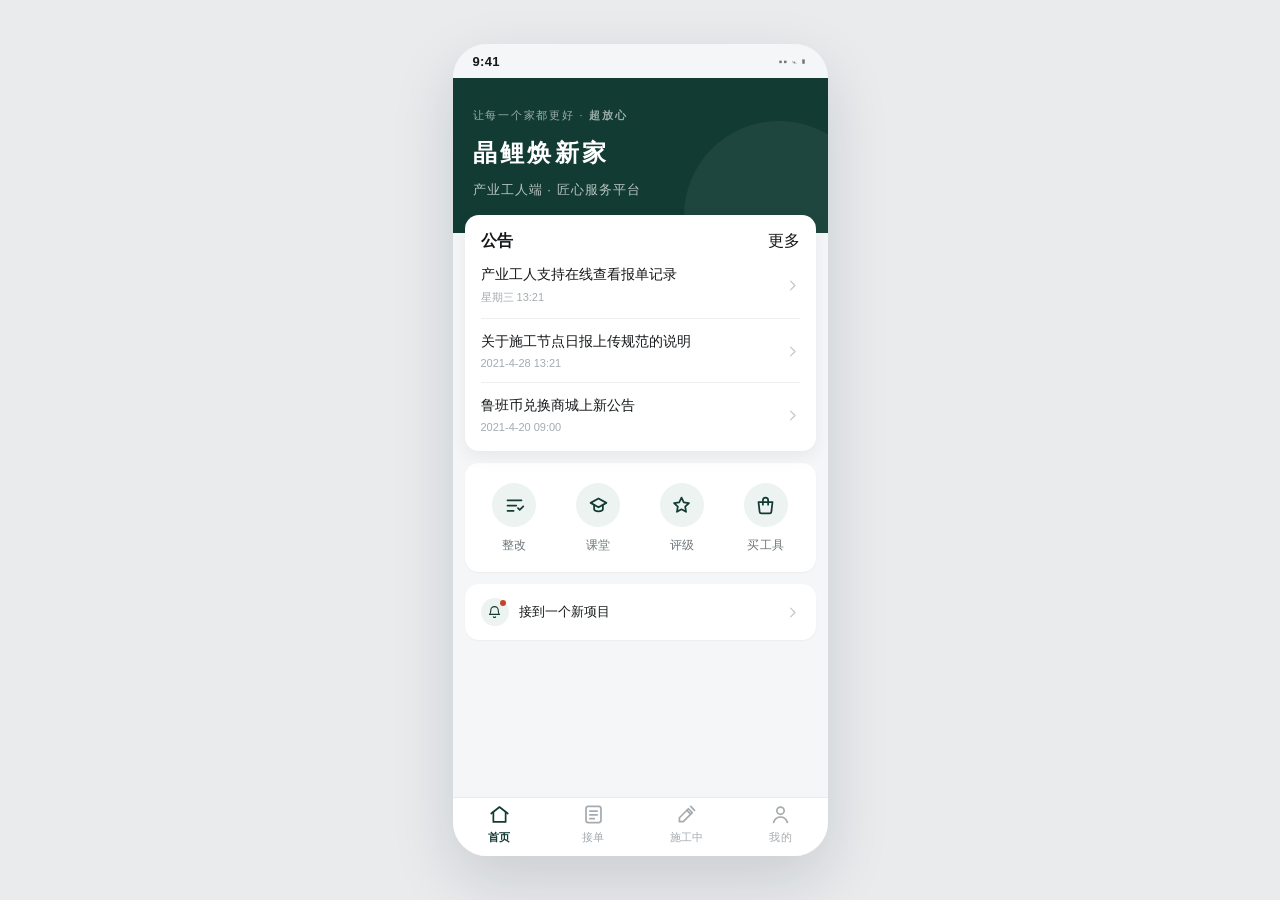
==== commit 50bf1c65: "新增报工流程：到场打卡→开工存照→每日报进度→按交活标准逐项拍照完成报工" ====
--- a/index.html
+++ b/index.html
@@ -23,6 +23,7 @@
   <script src="js/pages/home.js"></script>
   <script src="js/pages/grab.js"></script>
   <script src="js/pages/build.js"></script>
+  <script src="js/pages/report.js"></script>
   <script src="js/pages/rectify.js"></script>
   <script src="js/pages/study.js"></script>
   <script src="js/pages/mall.js"></script>
--- a/css/style.css
+++ b/css/style.css
@@ -1,572 +1,749 @@
 /* ============================================================
-   晶鲤焕新家 · 产业工人端 —— 按「产业工人」设计稿改造
-   视觉基调：墨绿主色 + 白卡片 + 浅灰底；金额用橙红；标签用浅底色块
+   晶鲤焕新家 · 产业工人端
+   视觉基调：深云杉绿主色 + 大留白 + 白卡片 + 统一线性图标
+   原则：色相克制（1 主色 + 1 强调色）、圆角统一、层级靠字重与留白而非边框
    ============================================================ */
 :root {
-  --green: #0B5B45;          /* 主色：墨绿 */
-  --green-deep: #094736;     /* 按钮按下 / 深一档 */
-  --green-mid: #5FB57C;      /* 日历已安排 */
-  --green-light: #DFF2E4;    /* 日历浅绿 */
-  --blue-light: #DCE9F8;     /* 日历已完成 */
-  --orange: #F59A23;         /* 强调橙（局装 / 今日圆点） */
-  --red: #F1502E;            /* 金额 / 失败 / 退回 */
-  --purple: #7B68EE;
-  --bg: #F4F5F6;
+  --brand: #123B33;          /* 主色：深云杉绿 */
+  --brand-2: #1C5B4C;        /* 次级 / 按下 */
+  --brand-soft: #EDF3F1;     /* 主色淡底 */
+  --brand-soft-2: #DCE8E4;
+  --money: #C2452D;          /* 金额 / 逾期（唯一强调色） */
+  --warn: #B98424;           /* 提醒 */
+  --ok: #2E7D5B;
+  --bg: #F5F6F7;
   --card: #FFFFFF;
-  --line: #EFEFEF;
-  --t1: #1A1A1A;
-  --t2: #666666;
-  --t3: #9C9C9C;
-  --gold-1: #FAEBC6;         /* 我的页头部金 */
-  --gold-2: #F3D58B;
-  --teal-1: #17836B;         /* 鲁班币头部青 */
-  --teal-2: #9FD3BF;
+  --line: #EDEEF0;
+  --t1: #15181A;
+  --t2: #6E7579;
+  --t3: #A5ABAF;
+  --r: 14px;                 /* 卡片圆角 */
+  --r-sm: 10px;
+  --sh: 0 1px 2px rgba(16, 24, 40, .04);
 }
 
 * { margin: 0; padding: 0; box-sizing: border-box; -webkit-tap-highlight-color: transparent; }
 html, body { height: 100%; }
 body {
   font-family: "PingFang SC", "Microsoft YaHei", "Helvetica Neue", Arial, sans-serif;
-  background: #E9EAEC;
+  background: #E9EBED;
   color: var(--t1);
   display: flex; align-items: center; justify-content: center;
   min-height: 100vh; padding: 16px 0;
-}
+  -webkit-font-smoothing: antialiased;
+}
+
+/* 图标默认尺寸：全站 svg 统一基线 */
+svg { width: 15px; height: 15px; flex: none; vertical-align: -2px; }
 
 /* ---------- 手机壳 ---------- */
 .phone {
   width: 375px; height: 812px; background: var(--bg);
-  border-radius: 28px; overflow: hidden; position: relative;
-  box-shadow: 0 12px 40px rgba(0,0,0,.18);
+  border-radius: 34px; overflow: hidden; position: relative;
+  box-shadow: 0 24px 64px rgba(16, 24, 40, .14);
   display: flex; flex-direction: column;
 }
 .statusbar {
-  height: 34px; background: #0E2B22; color: #fff; flex: none;
+  height: 34px; background: var(--bg); color: var(--t1); flex: none;
   display: flex; align-items: center; justify-content: space-between;
-  padding: 0 18px; font-size: 13px; font-weight: 600; letter-spacing: .5px;
-}
-.statusbar .sb-icons { font-size: 11px; font-weight: 400; opacity: .9; letter-spacing: 2px; }
+  padding: 0 20px; font-size: 13px; font-weight: 600; letter-spacing: .3px;
+}
+.statusbar .sb-icons { font-size: 10px; font-weight: 400; color: var(--t2); letter-spacing: 1px; }
 .app { flex: 1; overflow-y: auto; overflow-x: hidden; -webkit-overflow-scrolling: touch; }
 .app::-webkit-scrollbar { display: none; }
 .tabbar {
-  flex: none; height: 62px; background: #fff; border-top: 1px solid var(--line);
-  display: flex; padding-bottom: 6px;
+  flex: none; height: 58px; background: #fff; padding-bottom: 6px;
+  display: flex; box-shadow: 0 -1px 0 rgba(16, 24, 40, .05);
 }
 .tab {
   flex: 1; display: flex; flex-direction: column; align-items: center; justify-content: center;
-  gap: 3px; font-size: 10px; color: var(--t3); cursor: pointer;
-}
-.tab svg { width: 22px; height: 22px; }
-.tab.on { color: var(--green); font-weight: 600; }
+  gap: 4px; font-size: 11px; color: var(--t3); cursor: pointer; letter-spacing: .2px;
+}
+.tab svg { width: 23px; height: 23px; }
+.tab.on { color: var(--brand); font-weight: 600; }
 
 /* ---------- 通用：页头 / 卡片 / 文字 ---------- */
 .nav {
-  position: sticky; top: 0; z-index: 20; height: 46px; background: #fff;
-  display: flex; align-items: center; padding: 0 12px;
+  position: sticky; top: 0; z-index: 20; height: 48px; background: #fff;
+  display: flex; align-items: center; padding: 0 10px;
 }
 .nav .back {
-  width: 32px; height: 32px; display: flex; align-items: center; justify-content: center;
+  width: 34px; height: 34px; display: flex; align-items: center; justify-content: center;
   cursor: pointer; color: var(--t1);
 }
-.nav .back svg { width: 20px; height: 20px; }
-.nav .title { flex: 1; text-align: center; font-size: 17px; font-weight: 600; margin-right: 32px; }
+.nav .back svg { width: 21px; height: 21px; }
+.nav .title { flex: 1; text-align: center; font-size: 16px; font-weight: 600; margin-right: 34px; letter-spacing: .2px; }
 .nav .nav-act {
-  position: absolute; right: 14px; font-size: 14px; color: var(--t1); cursor: pointer;
-}
-.nav .nav-act.green { color: var(--green); font-weight: 600; }
-.page-pad { padding-bottom: 24px; }
+  position: absolute; right: 16px; font-size: 13px; color: var(--t2); cursor: pointer;
+}
+.nav .nav-act.green { color: var(--brand); font-weight: 500; }
+.page-pad { padding-bottom: 28px; }
 .card {
-  background: var(--card); border-radius: 8px; margin: 10px 12px; padding: 14px;
+  background: var(--card); border-radius: var(--r); margin: 12px; padding: 16px;
+  box-shadow: var(--sh);
 }
 .sec {
   display: flex; align-items: center; justify-content: space-between;
-  margin: 16px 14px 8px; font-size: 15px; font-weight: 600;
+  margin: 20px 16px 10px; font-size: 15px; font-weight: 600; letter-spacing: .2px;
 }
 .sec .more { font-size: 12px; color: var(--t3); font-weight: 400; cursor: pointer; }
 .muted { color: var(--t3); }
 .sub { color: var(--t2); font-size: 12px; }
-.money { color: var(--red); font-weight: 600; }
-.h1 { font-size: 18px; font-weight: 600; }
-.arrow { color: #C8C8C8; font-size: 14px; }
-.link-green { color: var(--green); font-size: 13px; cursor: pointer; }
+.money { color: var(--money); font-weight: 600; }
+.h1 { font-size: 18px; font-weight: 600; line-height: 1.5; }
+.arrow { color: #C4C8CB; font-size: 15px; }
+.arrow svg { width: 15px; height: 15px; }
+.link-green { color: var(--brand); font-size: 13px; cursor: pointer; font-weight: 500; }
 .divider { height: 1px; background: var(--line); }
 
 /* ---------- 标签 ---------- */
-.tag { display: inline-block; font-size: 11px; line-height: 1; padding: 4px 5px; border-radius: 3px; vertical-align: 2px; }
-.tag.zz { background: #EEEBFB; color: var(--purple); }
-.tag.jz { background: #FDF0E2; color: var(--orange); }
-.tag.solid { background: var(--green); color: #fff; }
-.tag.red { background: var(--red); color: #fff; }
-.tag.gold { background: #FFF7E0; color: #C8860D; border: 1px solid #EFD9A0; }
-.tag.gray { background: #F2F2F2; color: var(--t3); }
-.tag.line { background: #fff; color: var(--green); border: 1px solid var(--green); }
+.tag {
+  display: inline-block; font-size: 11px; line-height: 1; padding: 5px 8px;
+  border-radius: 6px; vertical-align: 2px; font-weight: 500; letter-spacing: .2px;
+}
+.tag.zz { background: var(--brand-soft); color: var(--brand); }
+.tag.jz { background: #FBF3E7; color: var(--warn); }
+.tag.solid { background: var(--brand); color: #fff; }
+.tag.red { background: var(--money); color: #fff; }
+.tag.gold { background: #FAF6EE; color: var(--warn); }
+.tag.gray { background: #F2F3F4; color: var(--t2); }
+.tag.line { background: #fff; color: var(--brand); }
 
 /* ---------- 按钮 ---------- */
 .btn {
   display: flex; align-items: center; justify-content: center;
-  height: 44px; border-radius: 4px; font-size: 16px; cursor: pointer; user-select: none;
-}
-.btn.primary { background: var(--green); color: #fff; }
-.btn.primary:active { background: var(--green-deep); }
-.btn.outline { background: #fff; color: var(--green); border: 1px solid var(--green); }
-.btn.plain { background: #fff; color: var(--t2); border: 1px solid #DDD; }
+  height: 46px; border-radius: 12px; font-size: 15px; font-weight: 500;
+  cursor: pointer; user-select: none; letter-spacing: .5px;
+}
+.btn.primary { background: var(--brand); color: #fff; }
+.btn.primary:active { background: var(--brand-2); }
+.btn.outline { background: #fff; color: var(--brand); }
+.btn.plain { background: #fff; color: var(--t2); }
+.btn.plain, .btn.outline { box-shadow: inset 0 0 0 1px var(--line); }
 .btn.disabled { background: #C5CDD6; color: #fff; pointer-events: none; }
-.btn-row { display: flex; gap: 12px; margin: 20px 12px 0; }
+.btn-row { display: flex; gap: 12px; margin: 22px 12px 0; }
 .btn-row .btn { flex: 1; }
-.btn.small { height: 30px; font-size: 13px; border-radius: 4px; padding: 0 14px; width: auto; display: inline-flex; }
-.btn.small.primary { background: var(--green); color: #fff; }
-.btn.small.line { background: #fff; color: var(--green); border: 1px solid var(--green); }
-.btn.small.gold { background: #fff; color: #8A5A00; border: 1px solid #E3C078; }
-.btn.small.gray { background: #fff; color: var(--t3); border: 1px solid #DDD; }
+.btn.small { height: 32px; font-size: 13px; border-radius: 8px; padding: 0 14px; width: auto; display: inline-flex; }
+.btn.small.primary { background: var(--brand); color: #fff; }
+.btn.small.line { background: #fff; color: var(--brand); box-shadow: inset 0 0 0 1px var(--brand-soft-2); }
+.btn.small.gold { background: #fff; color: var(--warn); box-shadow: inset 0 0 0 1px #EFE3CB; }
+.btn.small.gray { background: #fff; color: var(--t3); box-shadow: inset 0 0 0 1px var(--line); }
 .bottom-bar {
   position: sticky; bottom: 0; background: #fff; padding: 10px 12px 14px;
-  display: flex; gap: 12px; border-top: 1px solid var(--line); z-index: 10;
+  display: flex; gap: 12px; z-index: 10; box-shadow: 0 -1px 0 rgba(16, 24, 40, .05);
 }
 .bottom-bar .btn { flex: 1; }
 
-/* ---------- 分段选项卡（下划线式） ---------- */
-.seg { display: flex; background: #fff; border-bottom: 1px solid var(--line); position: sticky; top: 46px; z-index: 15; }
+/* ---------- 分段选项卡 ---------- */
+.seg { display: flex; background: #fff; position: sticky; top: 48px; z-index: 15; }
 .seg.nostick { position: static; }
 .seg .item {
-  flex: 1; text-align: center; padding: 13px 0 11px; font-size: 15px; color: var(--t2); cursor: pointer;
+  flex: 1; text-align: center; padding: 14px 0 12px; font-size: 15px; color: var(--t2); cursor: pointer;
   position: relative;
 }
 .seg .item.on { color: var(--t1); font-weight: 600; }
 .seg .item.on::after {
   content: ""; position: absolute; left: 50%; transform: translateX(-50%);
-  bottom: 0; width: 26px; height: 3px; border-radius: 2px; background: var(--green);
+  bottom: 0; width: 20px; height: 2.5px; border-radius: 2px; background: var(--brand);
 }
 
 /* ---------- 列表行 ---------- */
-.row { display: flex; align-items: center; justify-content: space-between; padding: 13px 14px; background: #fff; }
-.row + .row { border-top: 1px solid var(--line); }
-.rows { border-radius: 8px; overflow: hidden; margin: 10px 12px; }
+.row { display: flex; align-items: center; justify-content: space-between; padding: 16px; background: #fff; }
+.row + .row { box-shadow: inset 0 1px 0 var(--line); }
+.rows { border-radius: var(--r); overflow: hidden; margin: 12px; box-shadow: var(--sh); }
 .row .k { color: var(--t2); font-size: 14px; }
 .row .v { font-size: 14px; text-align: right; }
-.cell { padding: 13px 14px; background: #fff; }
-.cell + .cell { border-top: 1px solid var(--line); }
+.cell { padding: 16px; background: #fff; }
+.cell + .cell { box-shadow: inset 0 1px 0 var(--line); }
 
 /* ---------- 接单卡片 ---------- */
-.order-card { background: #fff; border-radius: 8px; margin: 10px 12px; padding: 14px; cursor: pointer; }
+.order-card {
+  background: #fff; border-radius: var(--r); margin: 12px; padding: 16px;
+  box-shadow: var(--sh); cursor: pointer;
+}
 .order-card .hd { display: flex; align-items: center; gap: 8px; }
-.order-card .hd .name { font-size: 16px; font-weight: 600; flex: 1; }
+.order-card .hd .name { font-size: 16px; font-weight: 600; flex: 1; letter-spacing: .2px; }
 .order-card .hd .amt { font-size: 16px; }
-.order-card .addr { display: flex; align-items: center; gap: 4px; color: var(--t2); font-size: 12px; margin-top: 8px; }
-.order-card .addr svg { width: 13px; height: 13px; flex: none; color: var(--t3); }
+.order-card .addr { display: flex; align-items: center; gap: 5px; color: var(--t2); font-size: 12px; margin-top: 10px; }
+.order-card .addr svg { width: 14px; height: 14px; color: var(--t3); }
 .order-card .mid {
   display: flex; align-items: center; justify-content: space-between;
-  margin-top: 14px; font-size: 14px; font-weight: 600;
-}
-.order-card .mid .date { display: flex; align-items: center; gap: 4px; color: var(--t3); font-size: 12px; font-weight: 400; }
-.order-card .mid .date svg { width: 13px; height: 13px; }
-.order-card .desc { margin-top: 8px; color: var(--t2); font-size: 13px; white-space: nowrap; overflow: hidden; text-overflow: ellipsis; }
+  margin-top: 16px; font-size: 13px; color: var(--t2);
+}
+.order-card .mid .date { display: flex; align-items: center; gap: 5px; color: var(--t3); font-size: 12px; }
+.order-card .mid .date svg { width: 14px; height: 14px; }
+.order-card .desc {
+  margin-top: 10px; color: var(--t2); font-size: 13px; line-height: 1.6;
+  white-space: nowrap; overflow: hidden; text-overflow: ellipsis;
+}
 
 /* ---------- 施工中：周条 + 排期卡 ---------- */
-.month-head { display: flex; align-items: center; justify-content: space-between; padding: 14px 16px 6px; }
-.month-head .m { font-size: 18px; font-weight: 700; }
-.week-strip { display: flex; background: #fff; padding: 6px 6px 10px; }
-.wd { flex: 1; text-align: center; padding: 6px 0; border-radius: 6px; cursor: pointer; position: relative; }
-.wd .n { font-size: 17px; font-weight: 600; }
-.wd .dot { width: 4px; height: 4px; border-radius: 50%; background: var(--green); margin: 4px auto 0; }
-.wd.today .n { background: var(--green); color: #fff; border-radius: 50%; width: 26px; height: 26px; line-height: 26px; margin: 0 auto; }
-.wd.sel { background: var(--green-light); }
-.plan-card { background: #fff; border-radius: 8px; margin: 10px 12px; padding: 14px; cursor: pointer; }
+.month-head { display: flex; align-items: center; justify-content: space-between; padding: 18px 18px 8px; }
+.month-head .m { font-size: 19px; font-weight: 600; letter-spacing: .5px; }
+.month-head .muted svg { width: 18px; height: 18px; color: var(--t3); }
+.week-strip { display: flex; background: #fff; padding: 8px 8px 12px; }
+.wd { flex: 1; text-align: center; padding: 8px 0; border-radius: var(--r-sm); cursor: pointer; position: relative; }
+.wd .n { font-size: 16px; font-weight: 500; color: var(--t2); }
+.wd .dot { width: 4px; height: 4px; border-radius: 50%; background: var(--brand); margin: 5px auto 0; }
+.wd.today .n { background: var(--brand); color: #fff; border-radius: 50%; width: 28px; height: 28px; line-height: 28px; margin: 0 auto; font-weight: 600; }
+.wd.sel { background: var(--brand-soft); }
+.wd.sel .n { color: var(--brand); }
+.plan-card {
+  background: #fff; border-radius: var(--r); margin: 12px; padding: 16px;
+  box-shadow: var(--sh); cursor: pointer;
+}
 .plan-card .hd { display: flex; align-items: center; gap: 8px; }
-.plan-card .hd .name { font-size: 16px; font-weight: 600; flex: 1; }
-.plan-card .addr { color: var(--t2); font-size: 12px; margin-top: 8px; display: flex; gap: 4px; align-items: center; }
-.plan-card .addr svg { width: 13px; height: 13px; color: var(--t3); flex: none; }
+.plan-card .hd .name { font-size: 16px; font-weight: 600; flex: 1; letter-spacing: .2px; }
+.plan-card .addr { color: var(--t2); font-size: 12px; margin-top: 10px; display: flex; gap: 5px; align-items: center; }
+.plan-card .addr svg { width: 14px; height: 14px; color: var(--t3); }
 .node-line {
   display: flex; align-items: center; justify-content: space-between;
-  padding: 13px 0 2px; margin-top: 6px; border-top: 1px solid var(--line);
+  padding: 16px 0 2px; margin-top: 10px; box-shadow: inset 0 1px 0 var(--line);
 }
 .node-line .nm { font-size: 14px; font-weight: 600; }
-.node-line .nm .over { color: var(--red); font-size: 12px; font-weight: 400; margin-left: 6px; }
-.node-line .est { display: flex; align-items: center; gap: 4px; color: var(--t3); font-size: 12px; }
-.node-line .est svg { width: 13px; height: 13px; }
+.node-line .nm .over { color: var(--money); font-size: 12px; font-weight: 400; margin-left: 8px; }
+.node-line .est { display: flex; align-items: center; gap: 5px; color: var(--t3); font-size: 12px; }
+.node-line .est svg { width: 14px; height: 14px; }
 .fab {
-  position: absolute; right: 16px; bottom: 84px; width: 54px; height: 54px; border-radius: 50%;
-  background: var(--green); color: #fff; display: flex; flex-direction: column;
-  align-items: center; justify-content: center; font-size: 10px; gap: 2px; cursor: pointer;
-  box-shadow: 0 4px 12px rgba(11,91,69,.35); z-index: 12;
-}
-.fab svg { width: 18px; height: 18px; }
+  position: absolute; right: 18px; bottom: 78px; width: 52px; height: 52px; border-radius: 50%;
+  background: var(--brand); color: #fff; display: flex; flex-direction: column;
+  align-items: center; justify-content: center; font-size: 10px; gap: 3px; cursor: pointer;
+  box-shadow: 0 8px 20px rgba(18, 59, 51, .28); z-index: 12;
+}
+.fab svg { width: 20px; height: 20px; }
 
 /* ---------- 日历（施工安排） ---------- */
-.cal-head { display: flex; align-items: center; justify-content: space-between; padding: 12px 14px; }
-.cal-head .m { font-size: 16px; font-weight: 600; display: flex; align-items: center; gap: 8px; }
-.cal-head .m .arr { color: var(--t3); cursor: pointer; }
-.cal-owner { display: flex; align-items: center; gap: 6px; font-size: 12px; color: var(--t2); }
+.cal-head { display: flex; align-items: center; justify-content: space-between; padding: 16px 18px; }
+.cal-head .m { font-size: 16px; font-weight: 600; display: flex; align-items: center; gap: 10px; letter-spacing: .5px; }
+.cal-head .m .arr { color: var(--t3); cursor: pointer; font-size: 13px; padding: 0 2px; }
+.cal-owner { display: flex; align-items: center; gap: 7px; font-size: 12px; color: var(--t2); }
 .cal-owner .ava {
-  width: 22px; height: 22px; border-radius: 50%; background: #E7D6BC; color: #8A5A00;
+  width: 24px; height: 24px; border-radius: 50%; background: var(--brand-soft); color: var(--brand);
   font-size: 11px; display: flex; align-items: center; justify-content: center; font-weight: 600;
 }
-.cal-grid { background: #fff; padding: 0 6px 10px; }
-.cal-weekrow { display: flex; padding: 8px 0; }
-.cal-weekrow div { flex: 1; text-align: center; font-size: 13px; color: var(--t3); }
+.cal-grid { background: #fff; padding: 4px 10px 14px; }
+.cal-weekrow { display: flex; padding: 10px 0; }
+.cal-weekrow div { flex: 1; text-align: center; font-size: 12px; color: var(--t3); }
 .cal-cells { display: flex; flex-wrap: wrap; }
 .cal-cell {
-  width: 14.28%; min-height: 64px; border: 1px solid #F0F0F0; margin: 0 -1px -1px 0;
-  padding: 6px 5px; font-size: 13px; cursor: pointer; background: #fff; position: relative;
-}
-.cal-cell.empty { background: #FAFAFA; cursor: default; }
-.cal-cell .seg-tag { display: block; font-size: 11px; margin-top: 3px; }
-.cal-cell.full { background: var(--green-mid); color: #fff; border-color: var(--green-mid); }
-.cal-cell.half { background: var(--green-light); color: var(--green); }
-.cal-cell.done { background: var(--blue-light); color: #5A7BA6; }
+  width: 14.28%; min-height: 62px; margin: 0; padding: 7px 5px; border-radius: 9px;
+  font-size: 13px; cursor: pointer; background: #fff; position: relative; color: var(--t1);
+}
+.cal-cell.empty { color: var(--t3); cursor: default; }
+.cal-cell .seg-tag { display: block; font-size: 10px; margin-top: 4px; color: inherit; opacity: .85; letter-spacing: .2px; }
+.cal-cell.full { background: var(--brand-soft-2); color: var(--brand); font-weight: 500; }
+.cal-cell.half { background: var(--brand-soft); color: var(--brand); }
+.cal-cell.done { background: #F1F2F3; color: var(--t2); }
 .cal-cell .today-dot {
-  position: absolute; top: 5px; right: 5px; width: 14px; height: 14px; border-radius: 50%;
-  background: var(--orange); color: #fff; font-size: 9px; line-height: 14px; text-align: center;
-}
-.cal-legend { display: flex; gap: 18px; padding: 14px 16px; font-size: 12px; color: var(--t2); }
-.cal-legend i { display: inline-block; width: 12px; height: 12px; border-radius: 3px; margin-right: 5px; vertical-align: -1px; }
+  position: absolute; top: 5px; right: 6px; width: 5px; height: 5px; border-radius: 50%;
+  background: var(--money);
+}
+.cal-legend { display: flex; gap: 20px; padding: 16px 18px; font-size: 12px; color: var(--t2); }
+.cal-legend i { display: inline-block; width: 12px; height: 12px; border-radius: 4px; margin-right: 6px; vertical-align: -1px; box-shadow: inset 0 0 0 1px var(--line); }
+.cal-legend .lg-full { background: var(--brand-soft-2); }
+.cal-legend .lg-half { background: var(--brand-soft); }
+.cal-legend .lg-done { background: #F1F2F3; }
 
 /* ---------- 表单 ---------- */
-.form-cell { display: flex; align-items: center; justify-content: space-between; padding: 15px 14px; background: #fff; font-size: 15px; }
-.form-cell + .form-cell { border-top: 1px solid var(--line); }
+.form-cell { display: flex; align-items: center; justify-content: space-between; padding: 17px 16px; background: #fff; font-size: 15px; }
+.form-cell + .form-cell { box-shadow: inset 0 1px 0 var(--line); }
 .form-cell .label { color: var(--t1); }
-.form-cell .ph { color: #C2C2C2; }
-.form-cell .val { display: flex; align-items: center; gap: 4px; }
+.form-cell .ph { color: var(--t3); font-weight: 400; }
+.form-cell .val { display: flex; align-items: center; gap: 6px; color: var(--t2); }
 .textarea {
-  width: 100%; min-height: 96px; background: #F7F8F9; border: 1px solid #E8E8E8; border-radius: 4px;
-  padding: 10px; font-size: 13px; color: var(--t1); resize: none; font-family: inherit;
-}
+  width: 100%; min-height: 100px; background: #fff; border: none; border-radius: var(--r);
+  padding: 14px; font-size: 14px; line-height: 1.7; color: var(--t1); resize: none; font-family: inherit;
+  box-shadow: var(--sh);
+}
+.textarea::placeholder { color: var(--t3); }
 .textarea-wrap { position: relative; margin: 0 12px; }
-.textarea-wrap .count { position: absolute; right: 10px; bottom: 8px; font-size: 11px; color: #C2C2C2; }
-.form-label { font-size: 14px; font-weight: 600; margin: 16px 14px 8px; }
+.textarea-wrap .count { position: absolute; right: 14px; bottom: 10px; font-size: 11px; color: var(--t3); }
+.form-label { font-size: 14px; font-weight: 600; margin: 20px 16px 10px; }
 
 /* ---------- 首页 ---------- */
 .banner {
-  margin: 0; height: 172px; position: relative; color: #fff; overflow: hidden;
-  background:
-    radial-gradient(120px 90px at 88% 20%, rgba(255,255,255,.14), transparent 60%),
-    radial-gradient(160px 120px at 8% 96%, rgba(255,255,255,.10), transparent 60%),
-    linear-gradient(135deg, #0E3B2E 0%, #0B5B45 55%, #17836B 100%);
-  display: flex; flex-direction: column; justify-content: center; padding: 0 20px;
-}
-.banner .code { font-size: 11px; letter-spacing: 2px; color: #CFE6DA; }
-.banner .code b { color: #F1502E; background: #fff; border-radius: 3px; padding: 1px 5px; margin-left: 4px; }
-.banner .brand { font-size: 34px; font-weight: 800; letter-spacing: 3px; margin-top: 8px; font-family: "STKaiti","KaiTi",serif; }
-.banner .slogan { display: inline-flex; align-items: center; gap: 6px; margin-top: 10px; }
-.banner .slogan .pill {
-  background: #fff; color: var(--green); font-weight: 700; font-size: 15px;
-  border-radius: 14px; padding: 3px 12px;
-}
-.banner .slogan .rest { font-size: 15px; letter-spacing: 6px; }
-.notice-card { background: #fff; border-radius: 10px 10px 0 0; margin: -14px 0 0; position: relative; padding: 16px 14px 6px; }
+  margin: 0; padding: 30px 20px 34px; position: relative; color: #fff; overflow: hidden;
+  background: var(--brand);
+}
+.banner::after {
+  content: ""; position: absolute; right: -46px; bottom: -78px; width: 190px; height: 190px;
+  border-radius: 50%; background: rgba(255, 255, 255, .055);
+}
+.banner .code { font-size: 11px; letter-spacing: .16em; color: rgba(255, 255, 255, .58); }
+.banner .brand { font-size: 24px; font-weight: 600; letter-spacing: .14em; margin-top: 14px; }
+.banner .slogan { font-size: 13px; color: rgba(255, 255, 255, .7); margin-top: 12px; letter-spacing: .08em; }
+.notice-card {
+  background: #fff; border-radius: var(--r); margin: -18px 12px 0; position: relative;
+  padding: 16px 16px 4px; box-shadow: 0 6px 18px rgba(16, 24, 40, .06);
+}
 .notice-card .hd { display: flex; align-items: center; justify-content: space-between; }
-.notice-card .hd .t { font-size: 17px; font-weight: 700; }
-.notice-item { display: flex; align-items: center; gap: 10px; padding: 13px 0; border-bottom: 1px solid var(--line); cursor: pointer; }
-.notice-item:last-child { border-bottom: none; }
+.notice-card .hd .t { font-size: 16px; font-weight: 600; letter-spacing: .3px; }
+.notice-item {
+  display: flex; align-items: center; gap: 12px; padding: 14px 0; cursor: pointer;
+  box-shadow: inset 0 -1px 0 var(--line);
+}
+.notice-item:last-child { box-shadow: none; }
 .notice-item .txt { flex: 1; min-width: 0; }
 .notice-item .txt .tt { font-size: 14px; white-space: nowrap; overflow: hidden; text-overflow: ellipsis; }
-.notice-item .txt .tm { font-size: 11px; color: var(--t3); margin-top: 5px; }
-.entry-grid { display: flex; background: #fff; border-radius: 8px; margin: 10px 12px; padding: 16px 6px 12px; }
-.entry { flex: 1; display: flex; flex-direction: column; align-items: center; gap: 8px; font-size: 12px; cursor: pointer; }
+.notice-item .txt .tm { font-size: 11px; color: var(--t3); margin-top: 6px; }
+.entry-grid {
+  display: flex; background: #fff; border-radius: var(--r); margin: 12px;
+  padding: 20px 8px 18px; box-shadow: var(--sh);
+}
+.entry {
+  flex: 1; display: flex; flex-direction: column; align-items: center; gap: 10px;
+  font-size: 12px; color: var(--t2); cursor: pointer; letter-spacing: .2px;
+}
 .entry .ico {
-  width: 42px; height: 42px; border-radius: 50%; display: flex; align-items: center; justify-content: center;
-}
-.entry .ico svg { width: 20px; height: 20px; }
-.entry .ico.c1 { background: #E8F3EC; color: var(--green); }
-.entry .ico.c2 { background: #EEEBFB; color: var(--purple); }
-.entry .ico.c3 { background: #FDF0E2; color: var(--orange); }
-.entry .ico.c4 { background: #F2F3F5; color: #5A6472; }
+  width: 44px; height: 44px; border-radius: 50%; display: flex; align-items: center; justify-content: center;
+  background: var(--brand-soft); color: var(--brand);
+}
+.entry .ico svg { width: 21px; height: 21px; }
 .notify-bar {
-  display: flex; align-items: center; gap: 8px; background: #fff; border-radius: 8px;
-  margin: 10px 12px; padding: 12px 14px; cursor: pointer;
+  display: flex; align-items: center; gap: 10px; background: #fff; border-radius: var(--r);
+  margin: 12px; padding: 14px 16px; box-shadow: var(--sh); cursor: pointer;
 }
 .notify-bar .bell {
-  width: 26px; height: 26px; border-radius: 50%; background: #FFF3E8; color: var(--orange);
-  display: flex; align-items: center; justify-content: center; font-size: 13px; position: relative;
-}
+  width: 28px; height: 28px; border-radius: 50%; background: var(--brand-soft); color: var(--brand);
+  display: flex; align-items: center; justify-content: center; position: relative;
+}
+.notify-bar .bell svg { width: 15px; height: 15px; }
 .notify-bar .bell::after {
-  content: ""; position: absolute; top: -1px; right: -1px; width: 7px; height: 7px;
-  border-radius: 50%; background: var(--red);
+  content: ""; position: absolute; top: 2px; right: 3px; width: 6px; height: 6px;
+  border-radius: 50%; background: var(--money);
 }
 .notify-bar .txt { flex: 1; font-size: 13px; }
 
-/* ---------- 公告 / 消息（时间线分组） ---------- */
-.time-group { text-align: center; font-size: 12px; color: var(--t3); margin: 16px 0 8px; }
-.msg-card { background: #fff; border-radius: 8px; margin: 0 12px 12px; padding: 14px; }
+/* ---------- 公告 / 消息 ---------- */
+.time-group { text-align: center; font-size: 11px; color: var(--t3); margin: 20px 0 10px; letter-spacing: .3px; }
+.msg-card {
+  background: #fff; border-radius: var(--r); margin: 0 12px 12px; padding: 16px; box-shadow: var(--sh);
+}
 .msg-card .hd { display: flex; align-items: center; gap: 8px; }
-.msg-card .hd .dot { width: 7px; height: 7px; border-radius: 50%; background: var(--red); flex: none; }
+.msg-card .hd .dot { width: 6px; height: 6px; border-radius: 50%; background: var(--money); flex: none; }
 .msg-card .hd .tt { flex: 1; font-size: 15px; font-weight: 600; white-space: nowrap; overflow: hidden; text-overflow: ellipsis; }
-.msg-card .hd .go { color: #C8C8C8; }
-.msg-card .body { color: var(--t2); font-size: 13px; line-height: 1.7; margin-top: 10px; }
+.msg-card .hd .go { color: #C4C8CB; }
+.msg-card .body { color: var(--t2); font-size: 13px; line-height: 1.8; margin-top: 10px; }
 
 /* ---------- 项目详情 ---------- */
-.proj-head { background: #fff; margin: 10px 12px; border-radius: 8px; padding: 14px; }
-.proj-head .rowline { display: flex; font-size: 13px; padding: 6px 0; }
-.proj-head .rowline .k { width: 72px; color: var(--t2); flex: none; }
+.proj-head { background: #fff; margin: 12px; border-radius: var(--r); padding: 16px; box-shadow: var(--sh); }
+.proj-head .rowline { display: flex; font-size: 13px; padding: 7px 0; }
+.proj-head .rowline .k { width: 68px; color: var(--t2); flex: none; }
 .proj-head .rowline .v { flex: 1; color: var(--t1); }
-.proj-tabs { display: flex; background: #fff; margin: 0 12px; border-radius: 8px 8px 0 0; padding: 0 6px; border-bottom: 1px solid var(--line); }
-.proj-tabs .pt { padding: 12px 10px; font-size: 14px; color: var(--t2); cursor: pointer; position: relative; }
+.proj-head .rowline .v svg { width: 14px; height: 14px; }
+.proj-tabs { display: flex; background: #fff; margin: 0 12px; border-radius: var(--r) var(--r) 0 0; padding: 0 8px; }
+.proj-tabs .pt { padding: 14px 12px 12px; font-size: 14px; color: var(--t2); cursor: pointer; position: relative; }
 .proj-tabs .pt.on { color: var(--t1); font-weight: 600; }
 .proj-tabs .pt.on::after {
   content: ""; position: absolute; left: 50%; transform: translateX(-50%); bottom: 0;
-  width: 24px; height: 3px; border-radius: 2px; background: var(--green);
-}
-.work-line { background: #fff; padding: 0 14px; }
+  width: 20px; height: 2.5px; border-radius: 2px; background: var(--brand);
+}
+.work-line { background: #fff; padding: 0 16px; }
 .work-line .wl {
-  display: flex; align-items: center; gap: 8px; padding: 13px 0; border-bottom: 1px solid var(--line); cursor: pointer;
-}
-.work-line .wl:last-child { border-bottom: none; }
-.work-line .wl .ic { color: var(--green); flex: none; display: flex; }
-.work-line .wl .ic svg { width: 15px; height: 15px; }
+  display: flex; align-items: center; gap: 10px; padding: 16px 0; cursor: pointer;
+  box-shadow: inset 0 -1px 0 var(--line);
+}
+.work-line .wl:last-child { box-shadow: none; }
+.work-line .wl .ic { color: var(--brand); flex: none; display: flex; }
+.work-line .wl .ic svg { width: 17px; height: 17px; }
 .work-line .wl .nm { flex: 1; font-size: 14px; font-weight: 600; }
 .work-line .wl .meta { text-align: right; font-size: 12px; color: var(--t2); }
 .work-line .wl .meta .qm { color: var(--t3); }
-.work-line .wl .meta .amt { color: var(--red); font-size: 14px; font-weight: 600; margin-top: 3px; }
-.subtabs { display: flex; gap: 6px; padding: 10px 14px 0; }
-.subtabs .st { font-size: 12px; color: var(--t2); background: #fff; border-radius: 20px; padding: 5px 12px; cursor: pointer; }
-.subtabs .st.on { background: var(--green); color: #fff; }
+.work-line .wl .meta .amt { color: var(--money); font-size: 15px; font-weight: 600; margin-top: 4px; }
+.subtabs { display: flex; gap: 8px; padding: 14px 16px 0; }
+.subtabs .st {
+  font-size: 12px; color: var(--t2); background: #fff; border-radius: 20px;
+  padding: 6px 14px; cursor: pointer; box-shadow: inset 0 0 0 1px var(--line);
+}
+.subtabs .st.on { background: var(--brand); color: #fff; box-shadow: none; }
 
 /* ---------- 节点详情 ---------- */
-.std-title { display: flex; align-items: center; justify-content: space-between; margin: 18px 14px 8px; font-size: 15px; font-weight: 600; }
-.std-title .look { font-size: 12px; color: var(--green); font-weight: 400; cursor: pointer; }
-.tip-green { color: var(--green); font-size: 13px; line-height: 1.7; margin: 0 14px 10px; }
-.photo-grid { display: flex; gap: 8px; margin: 0 14px 8px; flex-wrap: wrap; }
+.std-title { display: flex; align-items: center; justify-content: space-between; margin: 22px 16px 10px; font-size: 15px; font-weight: 600; }
+.std-title .look { font-size: 12px; color: var(--brand); font-weight: 400; cursor: pointer; }
+.tip-green { color: var(--brand); font-size: 13px; line-height: 1.8; margin: 0 16px 12px; }
+.photo-grid { display: flex; gap: 10px; margin: 0 16px 12px; flex-wrap: wrap; }
 .photo-grid .ph-box, .photo-grid .add-box {
-  width: 104px; height: 78px; border-radius: 4px; position: relative; overflow: hidden;
-}
-.photo-grid .ph-box { background: linear-gradient(135deg, #E9DDCB, #D8C6A8); }
+  width: 104px; height: 78px; border-radius: var(--r-sm); position: relative; overflow: hidden;
+}
+.photo-grid .ph-box { background: linear-gradient(135deg, #EDEEF0, #E2E4E6); }
+.photo-grid .ph-box svg { width: 24px; height: 24px; color: var(--t3); }
 .photo-grid .ph-box .x {
-  position: absolute; top: 0; right: 0; width: 18px; height: 18px; background: rgba(0,0,0,.45);
+  position: absolute; top: 0; right: 0; width: 20px; height: 20px; background: rgba(21, 24, 26, .42);
   color: #fff; font-size: 11px; display: flex; align-items: center; justify-content: center; cursor: pointer;
 }
 .photo-grid .add-box {
-  border: 1px dashed #D5D5D5; background: #FAFAFA; display: flex; align-items: center;
-  justify-content: center; color: #C2C2C2; font-size: 24px; cursor: pointer;
-}
-.shot-req { color: var(--t2); font-size: 13px; line-height: 1.7; margin: 0 14px 10px; }
-.std-list { margin: 0 14px 10px; color: var(--t2); font-size: 13px; line-height: 2; }
+  background: #fff; box-shadow: inset 0 0 0 1px #E3E5E7; display: flex; align-items: center;
+  justify-content: center; color: var(--t3); font-size: 22px; cursor: pointer;
+}
+.shot-req { color: var(--t2); font-size: 13px; line-height: 1.8; margin: 0 16px 12px; }
+.std-list { margin: 0 16px 12px; color: var(--t2); font-size: 13px; line-height: 2.1; }
 .voice-btn {
-  width: 46px; height: 46px; border-radius: 50%; background: var(--green-mid); color: #fff;
-  display: flex; align-items: center; justify-content: center; margin: 14px auto 4px; cursor: pointer;
-}
-.voice-btn svg { width: 20px; height: 20px; }
-.voice-label { text-align: center; font-size: 11px; color: var(--t3); margin-bottom: 12px; }
+  width: 52px; height: 52px; border-radius: 50%; background: var(--brand-soft); color: var(--brand);
+  display: flex; align-items: center; justify-content: center; margin: 18px auto 6px; cursor: pointer;
+}
+.voice-btn svg { width: 22px; height: 22px; }
+.voice-label { text-align: center; font-size: 11px; color: var(--t3); margin-bottom: 16px; }
 .voice-bubble {
-  display: inline-flex; align-items: center; gap: 10px; background: var(--green-mid); color: #fff;
-  border-radius: 18px; padding: 8px 14px; font-size: 12px; margin-top: 8px;
-}
+  display: inline-flex; align-items: center; gap: 10px; background: var(--brand-soft); color: var(--brand);
+  border-radius: 20px; padding: 9px 16px; font-size: 12px; margin-top: 10px;
+}
+.voice-bubble svg { width: 14px; height: 14px; }
 .voice-bubble .bars { letter-spacing: 2px; }
 
 /* ---------- 整改单 ---------- */
-.rect-info { font-size: 13px; padding: 2px 14px; line-height: 2.1; }
+.rect-info { font-size: 13px; padding: 2px 16px; line-height: 2.2; }
 .rect-info .k { color: var(--t2); }
-.rect-sec { font-size: 14px; font-weight: 600; margin: 16px 14px 8px; }
+.rect-sec { font-size: 14px; font-weight: 600; margin: 20px 16px 10px; }
 
 /* ---------- 课堂 / 学习 ---------- */
 .task-banner {
-  border-radius: 8px; margin: 0 12px 10px; padding: 14px; color: #fff; cursor: pointer;
-  background: linear-gradient(120deg, #0B5B45, #17836B); position: relative; overflow: hidden;
-}
-.task-banner .tt { font-size: 16px; font-weight: 700; }
-.task-banner .ss { font-size: 12px; opacity: .85; margin-top: 6px; }
+  border-radius: var(--r); margin: 12px 12px 12px; padding: 18px 16px; color: #fff; cursor: pointer;
+  background: var(--brand); position: relative; overflow: hidden;
+}
+.task-banner::after {
+  content: ""; position: absolute; right: -20px; top: -40px; width: 130px; height: 130px;
+  border-radius: 50%; background: rgba(255, 255, 255, .06);
+}
+.task-banner .tt { font-size: 16px; font-weight: 600; letter-spacing: .3px; }
+.task-banner .ss { font-size: 12px; color: rgba(255, 255, 255, .72); margin-top: 8px; }
 .task-banner .corner {
-  position: absolute; top: 10px; right: 10px; font-size: 10px; background: rgba(255,255,255,.2);
-  padding: 3px 8px; border-radius: 3px;
-}
-.course-card { background: #fff; border-radius: 8px; margin: 0 12px 10px; padding: 12px; display: flex; gap: 10px; cursor: pointer; }
+  position: absolute; right: 14px; bottom: 14px; font-size: 11px; color: rgba(255, 255, 255, .75);
+}
+.course-card {
+  background: #fff; border-radius: var(--r); margin: 0 12px 12px; padding: 12px;
+  display: flex; gap: 12px; box-shadow: var(--sh); cursor: pointer;
+}
 .course-thumb {
-  width: 118px; height: 78px; border-radius: 6px; flex: none; position: relative;
-  background: linear-gradient(135deg, #DCD6CB, #C9BFA9);
-}
+  width: 118px; height: 78px; border-radius: var(--r-sm); flex: none; position: relative;
+  background: linear-gradient(135deg, #EDEEF0, #E1E3E5); display: flex; align-items: center; justify-content: center;
+}
+.course-thumb svg { width: 26px; height: 26px; color: var(--t3); }
 .course-thumb .badge {
-  position: absolute; top: 6px; left: 6px; font-size: 10px; padding: 2px 6px; border-radius: 3px;
-}
-.course-thumb .badge.done { background: #FFF3D6; color: #C8860D; }
-.course-thumb .badge.todo { background: #E8E8E8; color: var(--t2); }
+  position: absolute; top: 6px; left: 6px; font-size: 10px; padding: 3px 7px; border-radius: 5px;
+  background: rgba(255, 255, 255, .9); font-weight: 500;
+}
+.course-thumb .badge.done { color: var(--brand); }
+.course-thumb .badge.todo { color: var(--t2); }
 .course-info { flex: 1; min-width: 0; }
 .course-info .tt { font-size: 15px; font-weight: 600; white-space: nowrap; overflow: hidden; text-overflow: ellipsis; }
-.course-info .meta { font-size: 12px; color: var(--t3); margin-top: 6px; }
-.course-info .act { margin-top: 8px; }
-.group-head { display: flex; align-items: center; gap: 8px; margin: 14px 14px 8px; font-size: 15px; font-weight: 600; }
+.course-info .meta { font-size: 12px; color: var(--t3); margin-top: 8px; }
+.course-info .act { margin-top: 10px; }
+.group-head { display: flex; align-items: center; gap: 8px; margin: 18px 16px 10px; font-size: 15px; font-weight: 600; }
+.group-head svg { width: 17px; height: 17px; color: var(--brand); }
 .group-head .cnt { font-size: 12px; color: var(--t3); font-weight: 400; }
-.group-desc { margin: 0 14px 10px; font-size: 11px; color: var(--t3); }
+.group-desc { margin: 0 16px 12px; font-size: 11px; color: var(--t3); line-height: 1.7; }
 .group-head .fold { margin-left: auto; color: var(--t3); font-size: 12px; }
 
 /* 课程视频详情 */
-.video-box { height: 210px; background: linear-gradient(135deg, #4A4438, #6E6552); position: relative; display: flex; align-items: center; justify-content: center; }
+.video-box {
+  height: 212px; background: linear-gradient(135deg, #2A2E31, #3E4448); position: relative;
+  display: flex; align-items: center; justify-content: center;
+}
 .video-box .play {
-  width: 54px; height: 54px; border-radius: 50%; background: rgba(255,255,255,.28); color: #fff;
-  display: flex; align-items: center; justify-content: center; font-size: 20px; cursor: pointer;
-}
-.video-bar { position: absolute; bottom: 0; left: 0; right: 0; height: 26px; background: rgba(0,0,0,.35); display: flex; align-items: center; gap: 8px; padding: 0 10px; color: #fff; font-size: 10px; }
-.video-bar .track { flex: 1; height: 3px; background: rgba(255,255,255,.3); border-radius: 2px; position: relative; }
-.video-bar .track i { position: absolute; left: 0; top: 0; bottom: 0; width: 33%; background: #4A90D9; border-radius: 2px; }
-.comment { display: flex; gap: 10px; padding: 12px 14px; border-bottom: 1px solid var(--line); }
-.comment .ava { width: 34px; height: 34px; border-radius: 50%; flex: none; display: flex; align-items: center; justify-content: center; color: #fff; font-size: 13px; }
+  width: 56px; height: 56px; border-radius: 50%; background: rgba(255, 255, 255, .16); color: #fff;
+  display: flex; align-items: center; justify-content: center; cursor: pointer;
+}
+.video-box .play svg { width: 22px; height: 22px; }
+.video-bar {
+  position: absolute; bottom: 0; left: 0; right: 0; height: 30px; background: rgba(21, 24, 26, .32);
+  display: flex; align-items: center; gap: 10px; padding: 0 12px; color: #fff; font-size: 10px;
+}
+.video-bar svg { width: 13px; height: 13px; }
+.video-bar .track { flex: 1; height: 3px; background: rgba(255, 255, 255, .28); border-radius: 2px; position: relative; }
+.video-bar .track i { position: absolute; left: 0; top: 0; bottom: 0; width: 33%; background: #fff; border-radius: 2px; }
+.comment { display: flex; gap: 12px; padding: 16px 16px; box-shadow: inset 0 -1px 0 var(--line); }
+.comment .ava {
+  width: 36px; height: 36px; border-radius: 50%; flex: none; display: flex; align-items: center;
+  justify-content: center; color: #fff; font-size: 13px; background: var(--brand-soft); color: var(--brand);
+}
 .comment .bd { flex: 1; }
 .comment .nm { font-size: 13px; color: var(--t2); }
 .comment .tm { font-size: 11px; color: var(--t3); }
-.comment .txt { font-size: 14px; margin-top: 6px; line-height: 1.6; }
-.comment .reply { background: #F7F8F9; border-radius: 6px; padding: 8px 10px; margin-top: 8px; font-size: 13px; color: var(--t2); }
+.comment .txt { font-size: 14px; margin-top: 8px; line-height: 1.7; }
+.comment .reply { background: #F7F8F9; border-radius: var(--r-sm); padding: 10px 12px; margin-top: 10px; font-size: 13px; color: var(--t2); line-height: 1.7; }
 
 /* ---------- 评级 / 考试 / 成长 / 荣誉 ---------- */
 .gold-head {
-  margin: 10px 12px; border-radius: 10px; padding: 16px 14px;
-  background: linear-gradient(120deg, #FBF0D2, #F3D58B); position: relative; overflow: hidden;
-}
-.gold-head .who { display: flex; align-items: center; gap: 10px; }
-.gold-head .ava { width: 44px; height: 44px; border-radius: 50%; background: #E7D6BC; display: flex; align-items: center; justify-content: center; font-size: 18px; }
-.gold-head .nm { font-size: 17px; font-weight: 700; }
-.gold-head .stat { font-size: 12px; color: #7A5A1E; margin-top: 10px; display: flex; flex-direction: column; gap: 6px; }
-.gold-head .stat b { color: #5C430F; }
+  margin: 12px; border-radius: var(--r); padding: 18px 16px;
+  background: #FAF9F6; box-shadow: inset 0 0 0 1px #EFEBE3; position: relative; overflow: hidden;
+}
+.gold-head .who { display: flex; align-items: center; gap: 12px; }
+.gold-head .ava {
+  width: 46px; height: 46px; border-radius: 50%; background: var(--brand-soft); color: var(--brand);
+  display: flex; align-items: center; justify-content: center;
+}
+.gold-head .ava svg { width: 22px; height: 22px; }
+.gold-head .nm { font-size: 17px; font-weight: 600; letter-spacing: .3px; }
+.gold-head .stat { font-size: 12px; color: #7A6A4E; margin-top: 14px; display: flex; flex-direction: column; gap: 8px; }
+.gold-head .stat svg { width: 14px; height: 14px; margin-right: 4px; }
+.gold-head .stat b { color: #4E3F20; }
 .gold-head .gold-btn { position: absolute; right: 14px; bottom: 14px; }
-.exam-card { background: #fff; border-radius: 8px; margin: 0 12px 12px; overflow: hidden; }
-.exam-card .cover { height: 118px; background: linear-gradient(120deg, #E8EEF4, #CBD8E4); position: relative; }
-.exam-card .cover .pen { position: absolute; right: 22px; top: 26px; font-size: 40px; color: #2E6FA8; opacity: .5; }
-.exam-card .bd { padding: 12px 14px 14px; }
+.exam-card { background: #fff; border-radius: var(--r); margin: 0 12px 12px; overflow: hidden; box-shadow: var(--sh); }
+.exam-card .cover {
+  height: 120px; background: linear-gradient(135deg, #EFF2F4, #E1E6EA); position: relative;
+  display: flex; align-items: center; justify-content: center;
+}
+.exam-card .cover .pen { position: absolute; right: 24px; top: 28px; color: #93A2AE; }
+.exam-card .cover .pen svg { width: 44px; height: 44px; }
+.exam-card .bd { padding: 14px 16px 16px; }
 .exam-card .tt { font-size: 15px; font-weight: 600; }
-.exam-card .meta { font-size: 12px; color: var(--t2); margin-top: 8px; }
-.exam-card .meta .hl { color: var(--red); }
-.growth-card { background: #fff; border-radius: 8px; margin: 0 12px 12px; padding: 16px 14px; }
-.growth-card .tt { font-size: 15px; font-weight: 600; }
-.growth-card .bd { display: flex; align-items: center; gap: 12px; margin-top: 12px; }
+.exam-card .meta { font-size: 12px; color: var(--t2); margin-top: 10px; }
+.exam-card .meta .hl { color: var(--money); }
+.growth-card { background: #fff; border-radius: var(--r); margin: 0 12px 12px; padding: 18px 16px; box-shadow: var(--sh); }
+.growth-card .tt { font-size: 15px; font-weight: 600; line-height: 1.5; }
+.growth-card .bd { display: flex; align-items: center; gap: 14px; margin-top: 14px; }
 .growth-card .medal {
-  width: 56px; height: 56px; border-radius: 50%; display: flex; align-items: center; justify-content: center;
-  font-size: 24px; flex: none;
-}
+  width: 54px; height: 54px; border-radius: 50%; display: flex; align-items: center; justify-content: center;
+  flex: none; background: var(--brand-soft); color: var(--brand);
+}
+.growth-card .medal svg { width: 26px; height: 26px; }
 .growth-card .up { font-size: 13px; color: var(--t2); }
-.growth-card .when { font-size: 11px; color: var(--t3); margin-top: 6px; }
-.honor-card { background: #fff; border-radius: 8px; margin: 0 12px 12px; overflow: hidden; }
-.honor-card .cover { height: 130px; background: linear-gradient(120deg, #D8402E, #B02218); display: flex; align-items: center; justify-content: center; color: #FFE9A8; font-size: 15px; letter-spacing: 2px; }
-.honor-card .bd { padding: 12px 14px 14px; }
+.growth-card .when { font-size: 11px; color: var(--t3); margin-top: 8px; }
+.honor-card { background: #fff; border-radius: var(--r); margin: 0 12px 12px; overflow: hidden; box-shadow: var(--sh); }
+.honor-card .cover {
+  height: 132px; background: linear-gradient(135deg, var(--brand), var(--brand-2));
+  display: flex; align-items: center; justify-content: center; color: #fff; font-size: 15px; letter-spacing: .3em;
+}
+.honor-card .cover svg { width: 22px; height: 22px; opacity: .9; }
+.honor-card .bd { padding: 14px 16px 16px; }
 
 /* ---------- 买工具 ---------- */
-.search-box { display: flex; align-items: center; gap: 8px; background: #fff; margin: 10px 12px; border-radius: 20px; padding: 9px 14px; color: var(--t3); font-size: 13px; }
-.search-box svg { width: 15px; height: 15px; }
-.cat-tabs { display: flex; background: #fff; padding: 0 12px; gap: 18px; overflow-x: auto; border-bottom: 1px solid var(--line); }
-.cat-tabs .ct { padding: 12px 0 10px; font-size: 15px; color: var(--t2); white-space: nowrap; position: relative; cursor: pointer; }
+.search-box {
+  display: flex; align-items: center; gap: 8px; background: #fff; margin: 12px;
+  border-radius: 22px; padding: 10px 16px; color: var(--t3); font-size: 13px; box-shadow: var(--sh);
+}
+.search-box svg { width: 16px; height: 16px; }
+.cat-tabs { display: flex; background: #fff; padding: 0 16px; gap: 22px; overflow-x: auto; }
+.cat-tabs::-webkit-scrollbar { display: none; }
+.cat-tabs .ct { padding: 14px 0 12px; font-size: 14px; color: var(--t2); white-space: nowrap; position: relative; cursor: pointer; }
 .cat-tabs .ct.on { color: var(--t1); font-weight: 600; }
-.cat-tabs .ct.on::after { content: ""; position: absolute; left: 0; right: 0; bottom: 0; height: 3px; border-radius: 2px; background: var(--green); }
-.icon-cats { display: flex; background: #fff; margin: 10px 12px; border-radius: 8px; padding: 14px 4px 10px; }
-.icon-cats .ic { flex: 1; display: flex; flex-direction: column; align-items: center; gap: 6px; font-size: 11px; color: var(--t2); cursor: pointer; }
-.icon-cats .ic .cir { width: 40px; height: 40px; border-radius: 50%; background: #23272B; color: #F5C63C; display: flex; align-items: center; justify-content: center; font-size: 17px; }
-.goods-grid { display: flex; flex-wrap: wrap; gap: 10px; margin: 0 12px; }
-.goods-card { width: calc(50% - 5px); background: #fff; border-radius: 8px; padding: 10px; cursor: pointer; }
-.goods-card .img { height: 108px; border-radius: 6px; background: linear-gradient(135deg, #F5C63C, #E89B16); display: flex; align-items: center; justify-content: center; font-size: 34px; position: relative; }
-.goods-card .img .brand { position: absolute; top: 6px; right: 6px; font-size: 9px; background: #fff; border-radius: 3px; padding: 2px 5px; color: #C8860D; font-weight: 600; }
-.goods-card .tt { font-size: 13px; line-height: 1.5; margin-top: 8px; height: 39px; overflow: hidden; }
-.goods-card .price { display: flex; align-items: baseline; gap: 4px; margin-top: 6px; font-size: 11px; color: var(--t3); }
-.goods-card .price .v { color: var(--red); font-size: 17px; font-weight: 700; }
+.cat-tabs .ct.on::after {
+  content: ""; position: absolute; left: 0; right: 0; bottom: 0; height: 2.5px; border-radius: 2px; background: var(--brand);
+}
+.icon-cats { display: flex; background: #fff; margin: 12px; border-radius: var(--r); padding: 18px 4px 14px; box-shadow: var(--sh); }
+.icon-cats .ic { flex: 1; display: flex; flex-direction: column; align-items: center; gap: 8px; font-size: 11px; color: var(--t2); cursor: pointer; }
+.icon-cats .ic .cir {
+  width: 42px; height: 42px; border-radius: 50%; background: var(--brand-soft); color: var(--brand);
+  display: flex; align-items: center; justify-content: center;
+}
+.icon-cats .ic .cir svg { width: 19px; height: 19px; }
+.goods-grid { display: flex; flex-wrap: wrap; gap: 12px; margin: 0 12px; }
+.goods-card {
+  width: calc(50% - 6px); background: #fff; border-radius: var(--r); padding: 10px;
+  box-shadow: var(--sh); cursor: pointer;
+}
+.goods-card .img {
+  height: 110px; border-radius: var(--r-sm); background: linear-gradient(135deg, #EDEEF0, #E1E3E5);
+  display: flex; align-items: center; justify-content: center; position: relative;
+}
+.goods-card .img svg { width: 42px; height: 42px; color: #A8AEB3; }
+.goods-card .img .brand {
+  position: absolute; top: 7px; right: 7px; font-size: 9px; background: #fff; border-radius: 5px;
+  padding: 3px 6px; color: var(--t2); font-weight: 600;
+}
+.goods-card .tt { font-size: 13px; line-height: 1.6; margin-top: 10px; height: 42px; overflow: hidden; color: var(--t1); }
+.goods-card .price { display: flex; align-items: baseline; gap: 5px; margin-top: 8px; font-size: 11px; color: var(--t3); }
+.goods-card .price .v { color: var(--money); font-size: 17px; font-weight: 700; }
 .cart-fab {
-  position: absolute; right: 16px; bottom: 92px; width: 48px; height: 48px; border-radius: 50%;
-  background: var(--green); color: #fff; display: flex; align-items: center; justify-content: center;
-  font-size: 20px; box-shadow: 0 4px 12px rgba(11,91,69,.35); z-index: 12; cursor: pointer;
-}
+  position: absolute; right: 18px; bottom: 86px; width: 50px; height: 50px; border-radius: 50%;
+  background: var(--brand); color: #fff; display: flex; align-items: center; justify-content: center;
+  box-shadow: 0 8px 20px rgba(18, 59, 51, .26); z-index: 12; cursor: pointer;
+}
+.cart-fab svg { width: 21px; height: 21px; }
 .cart-fab .n {
-  position: absolute; top: -3px; right: -3px; min-width: 16px; height: 16px; border-radius: 8px;
-  background: var(--red); color: #fff; font-size: 10px; line-height: 16px; text-align: center; padding: 0 4px;
-}
-.spec-table { margin: 10px 12px 12px; background: #fff; border-radius: 8px; overflow: hidden; }
+  position: absolute; top: -3px; right: -3px; min-width: 17px; height: 17px; border-radius: 9px;
+  background: var(--money); color: #fff; font-size: 10px; line-height: 17px; text-align: center; padding: 0 5px;
+}
+.spec-table { margin: 12px; background: #fff; border-radius: var(--r); overflow: hidden; box-shadow: var(--sh); }
 .spec-table .sr { display: flex; font-size: 13px; }
-.spec-table .sr + .sr { border-top: 1px solid var(--line); }
-.spec-table .sr .k { width: 100px; color: var(--t2); background: #FAFAFA; padding: 12px 14px; }
-.spec-table .sr .v { flex: 1; padding: 12px 14px; }
-.detail-banner { margin: 10px 12px 0; border-radius: 8px; background: linear-gradient(150deg, #23272B, #3A4149); color: #fff; padding: 26px 16px; text-align: center; }
-.detail-banner .tt { font-size: 22px; font-weight: 700; letter-spacing: 2px; }
-.detail-banner .ss { font-size: 11px; color: #AEB6BE; margin-top: 8px; }
-.detail-banner .feat { display: flex; justify-content: center; gap: 22px; margin-top: 16px; font-size: 11px; color: #D5DAE0; }
+.spec-table .sr + .sr { box-shadow: inset 0 1px 0 var(--line); }
+.spec-table .sr .k { width: 96px; color: var(--t2); background: #FAFBFB; padding: 14px 16px; }
+.spec-table .sr .v { flex: 1; padding: 14px 16px; }
+.detail-banner {
+  margin: 12px 12px 0; border-radius: var(--r); background: var(--brand); color: #fff;
+  padding: 30px 18px; text-align: center;
+}
+.detail-banner .tt { font-size: 21px; font-weight: 600; letter-spacing: .12em; }
+.detail-banner .ss { font-size: 11px; color: rgba(255, 255, 255, .65); margin-top: 10px; letter-spacing: .05em; }
+.detail-banner .feat { display: flex; justify-content: center; gap: 24px; margin-top: 20px; font-size: 11px; color: rgba(255, 255, 255, .82); }
 
 /* ---------- 我的 ---------- */
-.me-top { display: flex; align-items: center; gap: 12px; padding: 14px; }
-.me-top .ava { width: 56px; height: 56px; border-radius: 50%; background: #fff; display: flex; align-items: center; justify-content: center; font-size: 26px; box-shadow: 0 2px 8px rgba(0,0,0,.08); }
-.me-top .info .nm { font-size: 18px; font-weight: 700; }
-.me-top .info .nm .tel { font-size: 13px; color: var(--t2); font-weight: 400; margin-left: 8px; }
-.me-top .info .exp { display: inline-flex; align-items: center; gap: 4px; background: rgba(255,255,255,.7); border: 1px solid #E8CE96; color: #8A5A00; border-radius: 14px; font-size: 11px; padding: 2px 9px; margin-top: 7px; }
-.me-top .info .doing { font-size: 12px; color: var(--t2); margin-top: 7px; }
+.me-top { display: flex; align-items: center; gap: 14px; padding: 8px 16px 20px; }
+.me-top .ava {
+  width: 56px; height: 56px; border-radius: 50%; background: var(--brand); color: #fff;
+  display: flex; align-items: center; justify-content: center;
+}
+.me-top .ava svg { width: 30px; height: 30px; }
+.me-top .info .nm { font-size: 18px; font-weight: 600; letter-spacing: .3px; }
+.me-top .info .nm .tel { font-size: 13px; color: var(--t2); font-weight: 400; margin-left: 10px; }
+.me-top .info .exp {
+  display: inline-flex; align-items: center; gap: 5px; background: #fff; color: #6E5A33;
+  border-radius: 20px; font-size: 11px; padding: 4px 11px; margin-top: 9px;
+}
+.me-top .info .exp svg { width: 13px; height: 13px; }
+.me-top .info .doing { font-size: 12px; color: var(--t2); margin-top: 9px; }
 .me-top .medal { margin-left: auto; text-align: center; }
-.me-top .medal .pic { font-size: 40px; line-height: 1; }
-.me-top .medal .lv { font-size: 10px; background: #fff; border-radius: 8px; padding: 1px 8px; color: #8A5A00; margin-top: -6px; position: relative; }
-.gold-bg { background: linear-gradient(180deg, var(--gold-1), var(--gold-2)); }
-.income-card { background: #fff; border-radius: 10px; margin: 12px; padding: 16px 0 12px; }
+.me-top .medal .pic { display: flex; flex-direction: column; align-items: center; }
+.me-top .medal .pic svg { width: 38px; height: 38px; color: var(--brand); }
+.me-top .medal .lv {
+  font-size: 11px; background: #fff; border-radius: 20px; padding: 3px 11px; color: #6E5A33; margin-top: -4px;
+}
+.gold-bg { background: #FAF9F6; }
+.income-card {
+  background: #fff; border-radius: var(--r); margin: 12px; padding: 20px 0 16px; box-shadow: var(--sh);
+}
 .income-card .top { text-align: center; font-size: 13px; color: var(--t2); cursor: pointer; }
-.income-card .top .v { font-size: 28px; font-weight: 700; color: var(--t1); margin-top: 6px; }
-.income-card .split { display: flex; margin-top: 16px; }
+.income-card .top .v { font-size: 30px; font-weight: 600; color: var(--t1); margin-top: 10px; letter-spacing: .5px; }
+.income-card .split { display: flex; margin-top: 20px; }
 .income-card .split .half { flex: 1; text-align: center; cursor: pointer; }
-.income-card .split .half + .half { border-left: 1px solid var(--line); }
+.income-card .split .half + .half { box-shadow: inset 1px 0 0 var(--line); }
 .income-card .split .k { font-size: 12px; color: var(--t2); }
-.income-card .split .v { font-size: 17px; font-weight: 700; margin-top: 5px; }
-.income-card .split .tip { font-size: 10px; color: var(--t3); margin-top: 5px; }
-.income-card .split .tip b { color: var(--green); background: #E8F3EC; border-radius: 8px; padding: 1px 6px; font-weight: 400; }
-.menu { background: #fff; border-radius: 10px; margin: 12px; overflow: hidden; }
-.menu .mi { display: flex; align-items: center; gap: 12px; padding: 15px 14px; cursor: pointer; }
-.menu .mi + .mi { border-top: 1px solid var(--line); }
-.menu .mi .ic { width: 26px; height: 26px; border-radius: 6px; display: flex; align-items: center; justify-content: center; font-size: 13px; flex: none; }
+.income-card .split .v { font-size: 17px; font-weight: 600; margin-top: 7px; }
+.income-card .split .tip { font-size: 10px; color: var(--t3); margin-top: 7px; }
+.income-card .split .tip b { color: var(--brand); font-weight: 500; }
+.menu { background: #fff; border-radius: var(--r); margin: 12px; overflow: hidden; box-shadow: var(--sh); }
+.menu .mi { display: flex; align-items: center; gap: 14px; padding: 16px; cursor: pointer; }
+.menu .mi + .mi { box-shadow: inset 0 1px 0 var(--line); }
+.menu .mi .ic {
+  width: 30px; height: 30px; border-radius: 9px; display: flex; align-items: center;
+  justify-content: center; flex: none; background: var(--brand-soft); color: var(--brand);
+}
+.menu .mi .ic svg { width: 16px; height: 16px; }
 .menu .mi .tt { flex: 1; font-size: 14px; }
-.menu .mi .go { color: #C8C8C8; }
+.menu .mi .go { color: #C4C8CB; }
 
 /* ---------- 鲁班币 ---------- */
 .coin-head {
-  background: linear-gradient(160deg, var(--teal-1), var(--teal-2));
-  margin: -46px 0 0; padding: 58px 20px 20px; color: #fff; position: relative;
-}
-.coin-head .num { font-size: 36px; font-weight: 700; }
-.coin-head .num small { font-size: 13px; font-weight: 400; margin-left: 6px; }
-.coin-head .coin-deco { position: absolute; right: 22px; top: 52px; font-size: 44px; filter: drop-shadow(0 4px 6px rgba(0,0,0,.15)); }
-.coin-card { background: #fff; border-radius: 10px; margin: 12px; padding: 4px 14px; }
-.coin-card .hd { font-size: 15px; font-weight: 600; padding: 12px 0; }
-.coin-line { display: flex; align-items: center; justify-content: space-between; padding: 13px 0; border-top: 1px solid var(--line); }
-.coin-line .tt { font-size: 14px; font-weight: 600; }
-.coin-line .tm { font-size: 11px; color: var(--t3); margin-top: 5px; }
-.coin-line .delta { font-size: 17px; font-weight: 700; color: var(--red); }
-.empty-tip { text-align: center; color: #C9C9C9; font-size: 12px; padding: 20px 0 6px; }
-.empty-tip::before, .empty-tip::after { content: "—— "; color: #E3E3E3; }
-.empty-tip::after { content: " ——"; }
+  background: var(--brand); margin: -48px 0 0; padding: 66px 20px 24px; color: #fff; position: relative;
+}
+.coin-head .num { font-size: 34px; font-weight: 600; letter-spacing: 1px; }
+.coin-head .num small { font-size: 13px; font-weight: 400; margin-left: 8px; color: rgba(255, 255, 255, .7); }
+.coin-head .coin-deco { position: absolute; right: 24px; top: 58px; color: rgba(255, 255, 255, .16); }
+.coin-head .coin-deco svg { width: 56px; height: 56px; }
+.coin-card {
+  background: #fff; border-radius: var(--r); margin: 12px; padding: 4px 16px; box-shadow: var(--sh);
+}
+.coin-card .hd { font-size: 15px; font-weight: 600; padding: 16px 0 12px; }
+.coin-line { display: flex; align-items: center; justify-content: space-between; padding: 15px 0; box-shadow: inset 0 1px 0 var(--line); }
+.coin-line .tt { font-size: 14px; font-weight: 500; }
+.coin-line .tm { font-size: 11px; color: var(--t3); margin-top: 6px; }
+.coin-line .delta { font-size: 16px; font-weight: 600; color: var(--money); }
+.empty-tip { text-align: center; color: var(--t3); font-size: 11px; padding: 22px 0 14px; letter-spacing: .3px; }
 
 /* ---------- 弹窗 / 遮罩 / 提示 ---------- */
 [hidden] { display: none !important; }
 .modal-mask {
-  position: fixed; inset: 0; background: rgba(0,0,0,.45); z-index: 90;
+  position: fixed; inset: 0; background: rgba(16, 24, 40, .42); z-index: 90;
   display: flex; align-items: center; justify-content: center; padding: 40px;
 }
-.modal-box { background: #fff; border-radius: 10px; width: 100%; max-width: 300px; padding: 22px 20px 18px; text-align: center; }
+.modal-box { background: #fff; border-radius: 18px; width: 100%; max-width: 300px; padding: 26px 22px 20px; text-align: center; }
 .modal-box .tt { font-size: 16px; font-weight: 600; }
-.modal-box .bd { font-size: 14px; color: var(--t2); margin-top: 10px; line-height: 1.7; }
-.modal-box .btns { display: flex; gap: 12px; margin-top: 20px; }
-.modal-box .btns .btn { flex: 1; height: 40px; font-size: 15px; }
-.modal-sheet { background: #F4F5F6; border-radius: 12px; width: 100%; max-width: 300px; overflow: hidden; }
-.modal-sheet .si { background: #fff; text-align: center; padding: 15px; font-size: 15px; cursor: pointer; }
-.modal-sheet .si + .si { border-top: 1px solid var(--line); }
-.modal-sheet .cancel { margin-top: 8px; }
+.modal-box .bd { font-size: 14px; color: var(--t2); margin-top: 12px; line-height: 1.8; }
+.modal-box .btns { display: flex; gap: 12px; margin-top: 24px; }
+.modal-box .btns .btn { flex: 1; height: 42px; font-size: 15px; }
+.modal-sheet { background: transparent; border-radius: 12px; width: 100%; max-width: 300px; overflow: hidden; }
+.modal-sheet .si {
+  background: #fff; text-align: center; padding: 16px; font-size: 15px; cursor: pointer;
+  border-radius: 14px; margin-bottom: 8px;
+}
+.modal-sheet .cancel { margin-top: 0; }
 .toast {
   position: fixed; left: 50%; bottom: 120px; transform: translateX(-50%) translateY(10px);
-  background: rgba(17,17,17,.85); color: #fff; font-size: 13px; padding: 10px 18px;
-  border-radius: 8px; opacity: 0; pointer-events: none; transition: all .25s; z-index: 99; max-width: 80%;
-}
-.toast.show { opacity: 1; transform: translateX(-50%) translateY(0); }
+  background: rgba(21, 24, 26, .88); color: #fff; font-size: 13px; padding: 11px 20px;
+  border-radius: 10px; opacity: 0; pointer-events: none; transition: all .25s; z-index: 99; max-width: 80%;
+}
 
 /* ---------- 登录 ---------- */
-.auth-wrap { padding: 20px 24px; }
+.auth-wrap { padding: 20px 26px; }
 .auth-wrap .topline { display: flex; justify-content: space-between; align-items: center; }
 .auth-wrap .x { font-size: 20px; color: var(--t1); cursor: pointer; width: 32px; }
 .auth-wrap .reg { font-size: 14px; color: var(--t1); cursor: pointer; }
-.auth-wrap .tt { font-size: 26px; font-weight: 700; margin-top: 40px; }
-.auth-wrap .hello { color: var(--t3); font-size: 14px; margin-top: 10px; }
-.auth-input { display: flex; align-items: center; border-bottom: 1px solid var(--line); padding: 18px 2px; font-size: 17px; }
+.auth-wrap .tt { font-size: 26px; font-weight: 600; margin-top: 44px; letter-spacing: .5px; }
+.auth-wrap .hello { color: var(--t3); font-size: 14px; margin-top: 12px; }
+.auth-input { display: flex; align-items: center; box-shadow: inset 0 -1px 0 var(--line); padding: 18px 2px; font-size: 17px; }
 .auth-input input { flex: 1; border: none; outline: none; font-size: 17px; background: transparent; }
-.auth-input .send { color: var(--green); font-size: 13px; cursor: pointer; }
-.auth-switch { color: var(--green); font-size: 14px; margin-top: 20px; cursor: pointer; }
-.auth-btn { margin-top: 30px; }
-.agree { display: flex; align-items: center; gap: 6px; font-size: 11px; color: var(--t3); margin-top: 18px; }
+.auth-input .send { color: var(--brand); font-size: 13px; cursor: pointer; }
+.auth-switch { color: var(--brand); font-size: 14px; margin-top: 22px; cursor: pointer; }
+.auth-btn { margin-top: 32px; }
+.agree { display: flex; align-items: center; gap: 7px; font-size: 11px; color: var(--t3); margin-top: 18px; }
 .agree i {
-  width: 14px; height: 14px; border: 1px solid #CCC; border-radius: 50%; font-style: normal;
+  width: 15px; height: 15px; border: 1px solid #D3D6D8; border-radius: 50%; font-style: normal;
   display: inline-flex; align-items: center; justify-content: center; font-size: 9px; color: #fff; cursor: pointer;
 }
-.agree i.on { background: var(--green); border-color: var(--green); }
-.agree b { color: var(--green); font-weight: 400; }
+.agree i.on { background: var(--brand); border-color: var(--brand); }
+.agree b { color: var(--brand); font-weight: 400; }
 
 /* ---------- 意见反馈 / 评级说明 ---------- */
-.feedback-area { margin: 10px 12px; }
-.rate-table { margin: 10px 12px 20px; border-radius: 8px 8px 0 0; overflow: hidden; }
+.feedback-area { margin: 12px; }
+.rate-table { margin: 12px 12px 24px; border-radius: var(--r); overflow: hidden; box-shadow: var(--sh); }
 .rate-table .tr { display: flex; font-size: 12px; }
-.rate-table .tr > div { flex: 1; padding: 10px 8px; text-align: center; }
-.rate-table .th { background: var(--green); color: #fff; font-weight: 600; }
-.rate-table .tr:nth-child(odd) .td { background: #EAF6F1; }
-.rate-table .tr:nth-child(even) .td { background: #D7EFE4; }
+.rate-table .tr > div { flex: 1; padding: 12px 8px; text-align: center; }
+.rate-table .th { background: var(--brand); color: #fff; font-weight: 500; }
+.rate-table .tr:nth-child(even) .td { background: #FAFBFB; }
 .rate-table .td { color: var(--t2); }
-.guide-block { margin: 0 14px 4px; }
-.guide-block .tt { font-size: 15px; font-weight: 600; margin: 16px 0 8px; }
-.guide-block .bd { color: var(--t2); font-size: 13px; line-height: 1.9; }
+.guide-block { margin: 0 16px 4px; }
+.guide-block .tt { font-size: 15px; font-weight: 600; margin: 20px 0 10px; }
+.guide-block .bd { color: var(--t2); font-size: 13px; line-height: 2; }
+
+/* ---------- 报工 ---------- */
+.report-entry {
+  display: flex; align-items: center; gap: 10px;
+  background: var(--brand-soft); border-radius: var(--r);
+  margin: 0 12px 12px; padding: 14px 16px; cursor: pointer;
+}
+.report-entry .ric { color: var(--brand); display: flex; }
+.report-entry .ric svg { width: 18px; height: 18px; }
+.report-entry .rt { flex: 1; font-size: 14px; font-weight: 600; color: var(--brand); }
+.report-entry .arrow { flex: none; }
+
+.rep-steps {
+  display: flex; align-items: flex-start; background: #fff;
+  margin: 12px; border-radius: var(--r); padding: 16px 8px 14px; box-shadow: var(--sh);
+}
+.rep-steps .rs { flex: 1; display: flex; flex-direction: column; align-items: center; gap: 7px; font-size: 11px; color: var(--t3); }
+.rep-steps .rs .dot {
+  width: 26px; height: 26px; border-radius: 50%; background: #F2F3F4; color: var(--t3);
+  display: flex; align-items: center; justify-content: center; font-size: 12px; font-weight: 600;
+}
+.rep-steps .rs .dot svg { width: 14px; height: 14px; }
+.rep-steps .rs.on .dot { background: var(--brand); color: #fff; }
+.rep-steps .rs.on { color: var(--brand); font-weight: 600; }
+.rep-steps .rs.done .dot { background: var(--brand-soft); color: var(--brand); }
+.rep-steps .rs.done { color: var(--brand); }
+.rep-steps .rs-bar { flex: none; width: 14px; height: 2px; background: var(--line); margin-top: 12px; }
+.rep-steps .rs-bar.passed { background: var(--brand-soft-2); }
+
+.punch-btn {
+  margin: 22px auto 18px; width: 128px; height: 128px; border-radius: 50%;
+  background: var(--brand); color: #fff; cursor: pointer;
+  display: flex; flex-direction: column; align-items: center; justify-content: center; gap: 9px;
+  font-size: 14px; letter-spacing: 1px; box-shadow: 0 10px 24px rgba(18, 59, 51, .22);
+}
+.punch-btn:active { background: var(--brand-2); }
+.punch-btn svg { width: 30px; height: 30px; }
+
+.daily-list { margin: 0 12px; border-radius: var(--r); box-shadow: var(--sh); overflow: hidden; background: #fff; }
+.daily-item { padding: 13px 16px; background: #fff; }
+.daily-item + .daily-item { box-shadow: inset 0 1px 0 var(--line); }
+.daily-item .d-head { display: flex; justify-content: space-between; align-items: center; }
+.daily-item .d-head .date { font-size: 14px; font-weight: 600; }
+.daily-item .d-head .cnt { font-size: 11px; color: var(--t3); }
+.daily-item .note { font-size: 13px; color: var(--t2); line-height: 1.8; margin-top: 6px; }
+
+.std-row {
+  display: flex; align-items: center; gap: 10px; padding: 14px 16px;
+  background: #fff; cursor: pointer;
+}
+.std-row + .std-row { box-shadow: inset 0 1px 0 var(--line); }
+.std-row .no {
+  width: 22px; height: 22px; border-radius: 50%; flex: none;
+  background: #F2F3F4; color: var(--t3); font-size: 12px;
+  display: flex; align-items: center; justify-content: center;
+}
+.std-row .nm { flex: 1; font-size: 13px; line-height: 1.5; color: var(--t1); }
+.std-row.done .no { background: var(--brand-soft); color: var(--brand); }
+.std-row.done .nm { color: var(--t2); }
+.std-row .arrow { flex: none; }
+
+.cell .k { color: var(--t2); margin-right: 12px; }
+.cell .v { color: var(--t1); font-weight: 500; }
